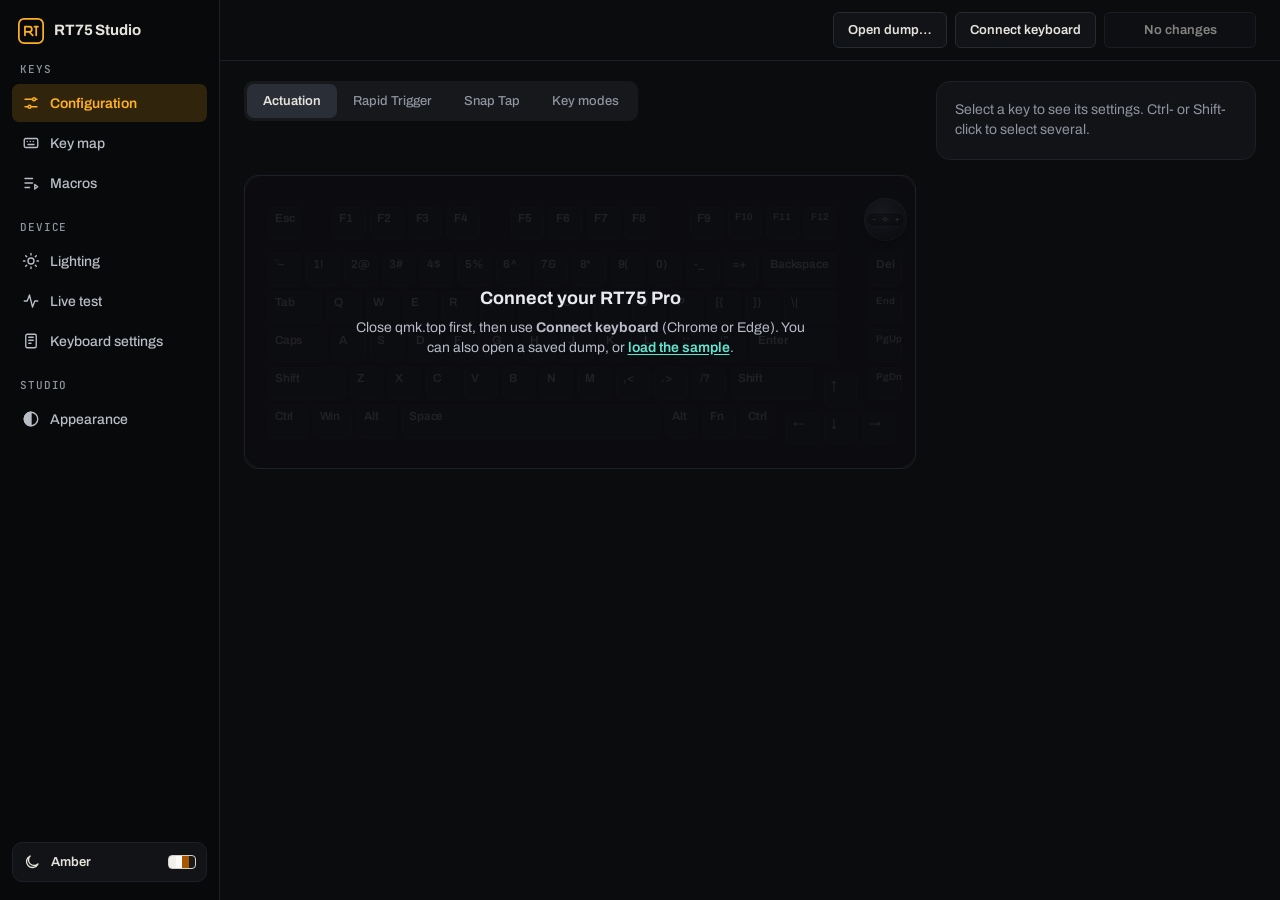
==== index.html @ 3892ede7 "Themes: Appearance page with a gallery of 9 themes (TP1) and a sidebar dark/light switch (TP4); all " ====
<!doctype html>
<html lang="en">
<head>
<meta charset="utf-8">
<meta name="viewport" content="width=device-width, initial-scale=1">
<title>RT75 Studio</title>
<link rel="preconnect" href="https://fonts.googleapis.com">
<link rel="preconnect" href="https://fonts.gstatic.com" crossorigin>
<link rel="stylesheet" href="https://fonts.googleapis.com/css2?family=Archivo:wght@400;500;600;700&amp;family=JetBrains+Mono:wght@400;500;700&amp;display=swap">
<link rel="stylesheet" href="src/styles.css">
<link rel="stylesheet" href="src/themes.css">
<script>
  // The saved theme, applied before the page paints (src/themes.js has the rest).
  try { const t = JSON.parse(localStorage.getItem('rt75-studio-theme') || '{}'); document.documentElement.dataset.theme = (t.mode === 'light' ? t.light || 'paper' : t.dark) || 'amber'; }
  catch { document.documentElement.dataset.theme = 'amber'; }
</script>
</head>
<body>
<div class="app">
  <nav class="sidebar" aria-label="Sections">
    <div class="brand">
      <svg class="brand-mark" width="26" height="26" viewBox="0 0 30 30" aria-hidden="true"><rect x="1" y="1" width="28" height="28" rx="6"/><path d="M8 20V10h5a3 3 0 010 6H8m5 0l4 4M19 10h4m-2 0v10"/></svg>
      <span class="brand-name">RT75 Studio</span>
    </div>

    <div class="nav-group">
      <div class="nav-label">Keys</div>
      <button class="nav-item" type="button" data-nav="config">
        <svg viewBox="0 0 24 24" aria-hidden="true"><path d="M4 7h10M18 7h2M4 17h4M12 17h8"/><circle cx="16" cy="7" r="2"/><circle cx="10" cy="17" r="2"/></svg>Configuration</button>
      <button class="nav-item" type="button" data-nav="keymap" data-view="keymap">
        <svg viewBox="0 0 24 24" aria-hidden="true"><rect x="3" y="6" width="18" height="12" rx="2"/><path d="M7 10h.01M11 10h.01M15 10h.01M8 14h8"/></svg>Key map</button>
      <button class="nav-item" type="button" data-nav="macros" data-view="macros">
        <svg viewBox="0 0 24 24" aria-hidden="true"><path d="M4 6h10M4 12h10M4 18h6M17 14l4 3-4 3z"/></svg>Macros<span class="nav-count" id="navMacroCount"></span></button>
    </div>

    <div class="nav-group">
      <div class="nav-label">Device</div>
      <button class="nav-item" type="button" data-nav="lighting" data-view="lighting">
        <svg viewBox="0 0 24 24" aria-hidden="true"><circle cx="12" cy="12" r="4"/><path d="M12 2v2M12 20v2M4.9 4.9l1.4 1.4M17.7 17.7l1.4 1.4M2 12h2M20 12h2M4.9 19.1l1.4-1.4M17.7 6.3l1.4-1.4"/></svg>Lighting</button>
      <button class="nav-item" type="button" data-nav="live" data-view="live">
        <svg viewBox="0 0 24 24" aria-hidden="true"><path d="M3 12h4l3-8 4 16 3-8h4"/></svg>Live test</button>
      <button class="nav-item" type="button" data-nav="device" data-view="device">
        <svg viewBox="0 0 24 24" aria-hidden="true"><rect x="5" y="3" width="14" height="18" rx="2"/><path d="M9 7h6M9 11h6M9 15h3"/></svg>Keyboard settings</button>
    </div>

    <div class="nav-group">
      <div class="nav-label">Studio</div>
      <button class="nav-item" type="button" data-nav="appearance" data-view="appearance">
        <svg viewBox="0 0 24 24" aria-hidden="true"><circle cx="12" cy="12" r="9"/><path d="M12 3a9 9 0 000 18z" fill="currentColor"/></svg>Appearance</button>
    </div>

    <!-- Flips between the dark and the light theme picked on the Appearance page. -->
    <button class="theme-flip" id="themeFlip" type="button">
      <svg class="tf-icon" id="themeFlipMoon" viewBox="0 0 24 24" aria-hidden="true"><path d="M20 14.5A8 8 0 1 1 9.5 4a6.5 6.5 0 0 0 10.5 10.5z"/></svg>
      <svg class="tf-icon" id="themeFlipSun" viewBox="0 0 24 24" aria-hidden="true" hidden><circle cx="12" cy="12" r="4"/><path d="M12 2v2.5M12 19.5V22M2 12h2.5M19.5 12H22M4.9 4.9l1.8 1.8M17.3 17.3l1.8 1.8M4.9 19.1l1.8-1.8M17.3 6.7l1.8-1.8"/></svg>
      <span class="tf-name" id="themeFlipName"></span>
      <span class="tf-next" id="themeFlipNext" aria-hidden="true"></span>
    </button>

    <div class="device-card" id="device" hidden>
      <div class="device-title"><span class="status-dot" id="deviceDot"></span><span class="device-name" id="deviceName"></span></div>
      <dl class="device-facts">
        <dt>FW</dt><dd id="chipFirmware"></dd>
        <dt>Link</dt><dd id="chipSource"></dd>
        <dt>Poll</dt><dd id="chipRate"></dd>
        <dt id="chipBatteryLabel">Bat</dt><dd id="chipBattery"></dd>
        <dt>Knob</dt><dd id="chipKnob"></dd>
      </dl>
    </div>
  </nav>

  <div class="main">
    <header class="topbar">
      <div class="profiles" id="profiles" role="group" aria-label="Profile" hidden></div>
      <span class="badge-readonly" id="badgeMode" title="Changes are only written after you review them">Read-only</span>
      <div class="actions">
        <button class="btn" id="btnOpen" type="button">Open dump…</button>
        <button class="btn" id="btnConnect" type="button">Connect keyboard</button>
        <button class="btn btn-review" id="btnReview" type="button" disabled><span id="reviewLabel">No changes</span><span class="review-count" id="reviewCount" hidden></span></button>
        <input type="file" id="fileInput" accept="application/json,.json" hidden>
      </div>
    </header>

    <main class="workspace">
      <section class="board-panel">
        <!-- Two fixed-height rows, so the board starts at the same place on every view. -->
        <div class="toolbar">
          <div class="toolbar-main">
            <div class="segmented" id="configTabs" role="tablist" aria-label="Configuration view">
              <button role="tab" data-view="actuation" aria-selected="true">Actuation</button>
              <button role="tab" data-view="rt" aria-selected="false">Rapid Trigger</button>
              <button role="tab" data-view="snap" aria-selected="false">Snap Tap</button>
              <button role="tab" data-view="mt" aria-selected="false">Key modes</button>
            </div>
            <h1 class="view-title" id="viewTitle" hidden></h1>
            <div class="select-tools" id="selectTools" hidden>
              <span class="muted" id="selectCount"></span>
              <button class="btn btn-small" id="btnPresets" type="button">Presets…</button>
              <select class="btn-small" id="selectPreset" data-placeholder="Select" aria-label="Select a group of keys">
                <option value="" selected>Select…</option>
                <option value="all">All keys</option>
                <option value="wasd">WASD</option>
                <option value="letters">Letters A–Z</option>
                <option value="numbers">Numbers 1–0</option>
                <option value="function">Function keys F1–F12</option>
                <option value="modifiers">Modifiers (Shift, Ctrl, Alt, Win)</option>
                <option value="arrows">Arrow keys</option>
              </select>
              <button class="btn btn-small" id="btnClearSel" type="button">Clear</button>
            </div>
          </div>
          <div class="legend" id="legend"></div>
        </div>

        <section class="settings-panel" id="settingsPanel" aria-label="Keyboard settings" hidden></section>

        <div class="board-wrap" id="boardWrap">
          <div class="board" id="board" aria-label="Keyboard"></div>
          <div class="empty" id="empty">
            <h2>Connect your RT75 Pro</h2>
            <p>Close qmk.top first, then use <strong>Connect keyboard</strong> (Chrome or Edge). You can also open a
               saved dump, or <button class="link" id="btnSample" type="button">load the sample</button>.</p>
          </div>
          <div class="progress" id="progress" hidden>
            <div class="progress-bar"><span id="progressFill"></span></div>
            <span id="progressLabel">Reading…</span>
          </div>
        </div>

        <section class="dks-panel" id="dksPanel" aria-label="DKS actions" hidden></section>
        <div class="stats" id="stats"></div>
        <p class="error" id="error" role="alert" hidden></p>
        <p class="notice" id="notice" role="status" hidden></p>
      </section>

      <aside class="inspector" id="inspector" aria-live="polite">
        <p class="inspector-hint">Select a key to see its settings.</p>
      </aside>
    </main>
  </div>
</div>

<dialog class="review" id="reviewDialog" aria-labelledby="reviewTitle">
  <h2 id="reviewTitle">Review changes</h2>
  <div id="reviewBody"></div>
  <p class="review-status" id="reviewStatus" role="status"></p>
  <div class="review-actions">
    <button class="btn btn-danger-link" id="btnDiscard" type="button">Discard all</button>
    <span class="review-actions-right">
      <button class="btn" id="btnCancel" type="button">Cancel</button>
      <button class="btn" id="btnUndo" type="button" hidden>Undo these changes</button>
      <button class="btn btn-primary" id="btnApply" type="button">Write to keyboard</button>
    </span>
  </div>
</dialog>

<dialog class="review macro-dialog" id="macroDialog" aria-labelledby="macroTitle">
  <h2 id="macroTitle">Macro</h2>
  <div id="macroBody"></div>
  <div class="review-actions">
    <span class="review-actions-right">
      <button class="btn" id="btnMacroCancel" type="button">Cancel</button>
      <button class="btn btn-primary" id="btnMacroDone" type="button">Save</button>
    </span>
  </div>
</dialog>

<dialog class="review presets" id="presetDialog" aria-labelledby="presetTitle">
  <h2 id="presetTitle">Presets</h2>
  <p>Presets are saved in this browser. Applying one loads it as unsaved changes; you still review them before anything is written.</p>
  <form class="preset-save" id="presetSaveForm">
    <input type="text" id="presetName" placeholder="Name, e.g. Gaming" maxlength="40" aria-label="Preset name" required>
    <button class="btn btn-primary" id="btnPresetSave" type="submit">Save current setup</button>
  </form>
  <ul class="preset-list" id="presetList"></ul>
  <p class="review-status" id="presetStatus" role="status"></p>
  <div class="review-actions">
    <span class="review-actions-right">
      <button class="btn" id="btnPresetImport" type="button">Import…</button>
      <input type="file" id="presetFile" accept="application/json,.json" hidden>
      <button class="btn" id="btnPresetClose" type="button">Close</button>
    </span>
  </div>
</dialog>

<script type="module" src="src/app.js"></script>
</body>
</html>
---- src/styles.css ----
/* RT75 Studio (the Configuration redesign, 2026-10-16). Archivo for text, JetBrains Mono for numbers
   and small labels; both fall back to system fonts when offline. Amber is the default theme; the
   others are in themes.css, chosen on the Appearance page (data-theme on <html>). */

/* Tokens a theme may leave out, and ones worked out from its colours. Declared on every
   [data-theme] element too, so a preview of one theme inside another uses its own accent. */
:root, [data-theme] {
  --key-mix: 70%;            /* how much of a mode's colour tints its keys */
  --key-mix-strong: 72%;
  --key-shadow: none;
  --live-mix: 75%;           /* the key pressed in the live test */
  --key-dim: 0.45;           /* keys a view doesn't use */
  --accent-soft: color-mix(in oklab, var(--accent) 16%, transparent);
  --accent-text: var(--accent); /* accent, Rapid Trigger and toggle colours used for text; */
  --rt-text: var(--rt);         /* themes.css darkens (or lightens) them where they'd read under 4.5:1 */
  --tg-text: var(--tg);
  --accent-tint: color-mix(in oklab, var(--accent) 9%, var(--surface-2));
  --slider-well: linear-gradient(90deg, color-mix(in oklab, var(--surface-3) 78%, var(--text)), var(--surface-3) 35%, var(--line) 70%, var(--surface-2));
  --slider-tick: color-mix(in oklab, var(--muted) 55%, var(--surface-3));
  --knob-hi: color-mix(in oklab, var(--surface-3) 80%, var(--text));
  --knob-lo: var(--surface-2);
  --knob-edge: rgb(255 255 255 / 0.1);
  --knob-rocker: color-mix(in oklab, var(--bg) 82%, transparent);
  --knob-ink: var(--text-2);
  --knob-ink-lit: color-mix(in oklab, var(--accent) 70%, var(--text));
  --overlay-bg: color-mix(in oklab, var(--bg) 72%, transparent);
  --overlay-text: var(--text);
  --overlay-text-2: var(--text-2);
  --overlay-link: var(--accent);
}
/* Amber's own values for the worked-out tokens above (as before themes existed). */
:root:not([data-theme]), [data-theme="amber"] {
  --accent-tint: #1d1a12;
  --slider-well: linear-gradient(90deg, #474c56, #343841 35%, #262a31 70%, #1e2128);
  --slider-tick: #4a4f59;
  --knob-hi: #3a3f49;
  --knob-lo: #16181c;
  --knob-rocker: rgb(8 9 10 / 0.82);
  --knob-ink: #c4c8d0;
  --knob-ink-lit: #ffd27a;
  --overlay-bg: rgb(10 11 14 / 0.72);
  --overlay-text: #e8eaef;
  --overlay-text-2: #b7bcc8;
  --overlay-link: #63e6d1;
}
/* Amber: every theme in themes.css sets all of these. */
:root, [data-theme="amber"] {
  --bg: #0b0c0e;
  --sidebar: #08090a;
  --surface: #111317;
  --surface-2: #16181c;
  --surface-3: #2a2e36;
  --line: #262a31;
  --line-soft: #1d2026;
  --text: #e6e3dc;
  --text-2: #b9bdc6;
  --muted: #8f949e;
  --accent: #ffb020;
  --accent-ink: #1a1306;
  --case: #111317;
  --cap: #16181c;
  --cap-ink: #e6e3dc;
  --cap-edge: #262a31;
  --cap-muted: #8f949e;      /* small text on a plain key */
  --cap-accent: #ffb020;     /* accent text and tint on a key */
  --heat-hi: #ffb020;
  --rt: #4cc9f0;
  --rt-ink: #04202b;
  --snap: #9b7bff;
  --mt: #51cf66;
  --mt-ink: #06210d;
  --tg: #ff922b;
  --tg-ink: #2b1400;
  --dks: #f06595;
  --dks-ink: #2b0614;
  --pair-0: #9b7bff;
  --pair-1: #4cc9f0;
  --pair-2: #f06595;
  --pair-3: #51cf66;
  --pair-ink: #ffffff;
  --pending: #ffb020;
  --ok: #3ddc97;
  --danger: #ff6b6b;
  --device-bg: #0e1013;
  color-scheme: dark;
}
:root {
  --radius: 10px;
  --sans: Archivo, system-ui, -apple-system, "Segoe UI", sans-serif;
  --mono: "JetBrains Mono", ui-monospace, Consolas, monospace;
}

* { box-sizing: border-box; }
[hidden] { display: none !important; }
html, body { margin: 0; }
body {
  background: var(--bg);
  color: var(--text);
  font: 14px/1.45 var(--sans);
  min-height: 100vh;
}
button, input, select { font: inherit; color: inherit; }

/* ---------- App frame: sidebar + main ---------- */
.app { display: flex; flex-wrap: wrap; min-height: 100vh; }
.sidebar {
  flex: 1 0 220px; max-width: 100%;
  display: flex; flex-direction: column; gap: 18px;
  padding: 18px 12px;
  background: var(--sidebar);
  border-right: 1px solid var(--line-soft);
}
@media (min-width: 900px) {
  .sidebar { position: sticky; top: 0; height: 100vh; overflow-y: auto; flex-grow: 0; }
}
@media (max-width: 899px) {
  .sidebar { flex-direction: row; flex-wrap: wrap; align-items: flex-start; border-right: 0; border-bottom: 1px solid var(--line-soft); }
  .sidebar .brand { flex-basis: 100%; }
  .sidebar .nav-group { flex: 1 1 200px; }
  .device-card { flex: 1 1 200px; margin-top: 0 !important; }
  .theme-flip { flex: 1 1 200px; margin-top: 0 !important; }
}
.main { flex: 999 1 560px; min-width: 0; display: flex; flex-direction: column; }

.brand { display: flex; align-items: center; gap: 10px; padding: 0 6px; }
.brand-mark rect, .brand-mark path { fill: none; stroke: var(--accent); stroke-width: 2; stroke-linecap: round; stroke-linejoin: round; }
.brand-name { font-weight: 700; font-size: 15px; letter-spacing: -0.01em; }

.nav-group { display: flex; flex-direction: column; gap: 2px; }
.nav-label { padding: 0 8px 6px; font: 500 11px var(--mono); letter-spacing: 0.08em; text-transform: uppercase; color: var(--muted); }
.nav-item {
  position: relative; display: flex; align-items: center; gap: 10px; width: 100%; min-height: 38px;
  padding: 0 10px; border: 0; border-radius: 7px; background: transparent; color: var(--text-2);
  font: 500 14px var(--sans); text-align: left; cursor: pointer;
}
.nav-item svg { width: 18px; height: 18px; flex: none; fill: none; stroke: currentColor; stroke-width: 1.8; stroke-linecap: round; stroke-linejoin: round; }
.nav-item:hover:not(:disabled):not([aria-current]) { background: var(--surface-2); color: var(--text); }
.nav-item[aria-current="page"] { background: var(--accent-soft); color: var(--accent-text); font-weight: 600; }
.nav-item:focus-visible { outline: 2px solid var(--accent); outline-offset: -2px; }
.nav-item:disabled { cursor: progress; opacity: 0.55; }
.nav-count { margin-left: auto; font: 500 12px var(--mono); color: var(--muted); }
.nav-item.is-loading::after {
  content: ""; margin-left: auto; width: 8px; height: 8px; flex: none;
  border: 1px solid currentColor; border-right-color: transparent; border-radius: 50%;
  animation: tab-spin 0.8s linear infinite;
}
.nav-item.is-loading .nav-count { display: none; }

.device-card {
  margin-top: auto; padding: 12px; border: 1px solid var(--line-soft); border-radius: 10px;
  background: var(--device-bg); display: flex; flex-direction: column; gap: 10px;
}
.device-title { display: flex; align-items: center; gap: 8px; font-weight: 600; }
.status-dot { width: 8px; height: 8px; border-radius: 50%; background: var(--muted); flex: none; }
.status-dot.is-live { background: var(--ok); }
.device-facts { display: grid; grid-template-columns: auto minmax(0, 1fr); gap: 6px 10px; margin: 0; font: 500 12px var(--mono); color: var(--muted); }
.device-facts dt { text-transform: uppercase; }
.device-facts dd { margin: 0; color: var(--text); text-align: right; white-space: nowrap; overflow: hidden; text-overflow: ellipsis; }

/* ---------- Top bar ---------- */
.topbar {
  display: flex; align-items: center; gap: 10px 16px; flex-wrap: wrap;
  padding: 12px 24px; min-height: 61px;
  border-bottom: 1px solid var(--line-soft);
  background: var(--bg);
  position: sticky; top: 0; z-index: 5;
}
.profiles { display: flex; flex-wrap: wrap; gap: 4px; padding: 3px; background: var(--surface-2); border-radius: 8px; }
.profiles button {
  min-height: 32px; padding: 0 14px; border: 0; border-radius: 6px; background: transparent;
  color: var(--text-2); font: 500 13px var(--sans); cursor: pointer;
}
.profiles button:hover:not(:disabled):not([aria-pressed="true"]) { background: var(--surface-3); color: var(--text); }
.profiles button[aria-pressed="true"] { background: var(--accent); color: var(--accent-ink); font-weight: 700; }
.profiles button:disabled { cursor: default; }
.profiles button:disabled:not([aria-pressed="true"]) { opacity: 0.5; }
.profiles button:focus-visible { outline: 2px solid var(--text); outline-offset: 1px; }
.badge-readonly {
  font: 500 11px var(--mono); text-transform: uppercase; letter-spacing: 0.06em;
  color: var(--muted); border: 1px solid var(--line); border-radius: 999px; padding: 3px 9px;
}
.actions { display: flex; flex-wrap: wrap; gap: 8px; margin-left: auto; }

.btn {
  display: inline-flex; align-items: center; justify-content: center; gap: 8px;
  min-height: 36px; padding: 0 14px; border: 1px solid var(--line); border-radius: 6px;
  background: var(--surface); color: var(--text); font: 600 13px var(--sans); cursor: pointer;
}
.btn:hover:not(:disabled) { background: var(--surface-2); }
.btn:focus-visible { outline: 2px solid var(--accent); outline-offset: 2px; }
.btn-primary { background: var(--accent); color: var(--accent-ink); border-color: transparent; font-weight: 700; }
.btn-primary:hover:not(:disabled) { background: var(--accent); filter: brightness(1.08); }
.btn:disabled { opacity: 0.55; cursor: default; }
.btn-review { min-width: 152px; }
.btn-review.has-changes { background: var(--accent); color: var(--accent-ink); border-color: transparent; font-weight: 700; padding-right: 7px; }
.btn-review.has-changes:hover:not(:disabled) { background: var(--accent); filter: brightness(1.08); }
.btn-review.has-changes:disabled { opacity: 0.6; }
.review-count {
  min-width: 22px; height: 22px; padding: 0 6px; border-radius: 11px;
  display: inline-flex; align-items: center; justify-content: center;
  background: var(--accent-ink); color: var(--accent); font: 700 12px var(--mono);
}
.btn-danger-link { background: transparent; border-color: transparent; color: var(--danger); }
.btn-danger-link:hover:not(:disabled) { background: color-mix(in oklab, var(--danger) 10%, transparent); }
.link { background: none; border: 0; padding: 0; color: var(--accent-text); font-weight: 600; cursor: pointer; text-decoration: underline; text-underline-offset: 2px; }

/* ---------- Layout ---------- */
.workspace {
  display: grid;
  grid-template-columns: minmax(0, 1fr) clamp(320px, 100vw - 1060px, 380px); /* 380 at 1440+ wide, shrinking to 320 before the board does */
  gap: 20px;
  padding: 20px 24px 24px;
  width: 100%;
  max-width: 1440px;
}
@media (max-width: 1240px) { .workspace { grid-template-columns: minmax(0, 1fr); } }

.board-panel { min-width: 0; }
.toolbar { display: flex; flex-direction: column; gap: 8px; margin-bottom: 16px; }
.toolbar-main { display: flex; align-items: center; gap: 8px 20px; flex-wrap: wrap; min-height: 40px; }
.view-title { margin: 0; font-size: 20px; font-weight: 700; letter-spacing: -0.01em; }

.segmented { display: inline-flex; background: var(--surface-2); border-radius: 9px; padding: 3px; }
.segmented button {
  border: 0; background: none; min-height: 34px; padding: 0 16px; border-radius: 7px; cursor: pointer;
  font: 500 13px var(--sans); color: var(--muted);
}
.segmented button:hover:not(:disabled) { color: var(--text); }
.segmented button[aria-selected="true"] { background: var(--surface-3); color: var(--text); font-weight: 600; }
.segmented button:focus-visible { outline: 2px solid var(--accent); outline-offset: -2px; }

/* One line, fixed height: long legends are cut with an ellipsis (full text in the title), so the board never moves between views. */
.legend { display: flex; align-items: center; gap: 8px; height: 30px; overflow: hidden; white-space: nowrap; font: 500 12px var(--mono); color: var(--text-2); }
.legend > * { flex: none; }
.legend > .muted:last-child, .legend > .legend-fit { flex: 0 1 auto; min-width: 0; overflow: hidden; text-overflow: ellipsis; }
.legend .muted { color: var(--muted); }
.ramp { width: 120px; height: 8px; border-radius: 4px; background: linear-gradient(90deg, var(--accent), var(--surface-3)); }
.swatch { width: 12px; height: 12px; border-radius: 3px; }
.swatch-rt { background: var(--rt); }
.swatch-snap { background: var(--snap); }
.swatch-mt { background: var(--mt); }
.swatch-tg { background: var(--tg); }
.swatch-dks { background: var(--dks); }

/* ---------- Keyboard ---------- */
.board-wrap {
  position: relative;
  background: var(--case);
  border: 1px solid var(--line-soft);
  border-radius: 14px;
  padding: 22px;
  overflow-x: auto;
}
.board { position: relative; width: 100%; min-width: 640px; }
.board.is-empty .key { opacity: 0.35; }

.key, .knob {
  position: absolute;
  padding: 0;
  border: 0;
  cursor: pointer;
}
.key {
  --cap-bg: var(--cap);
  --key-border: var(--cap-edge);
  margin: 0;
  background: var(--cap-bg);
  color: var(--cap-ink);
  border: 1px solid var(--key-border);
  border-radius: 6px;
  box-shadow: var(--key-shadow);
  display: flex;
  flex-direction: column;
  justify-content: space-between;
  align-items: flex-start;
  padding: 4px 6px 6px;
  overflow: hidden;
  transition: transform 80ms ease, box-shadow 120ms ease, background-color 160ms ease, border-color 160ms ease;
}
.key:hover { transform: translateY(-1px); }
.key:focus-visible, .knob:focus-visible { outline: 2px solid var(--accent); outline-offset: 2px; }
.key.is-selected { --key-border: var(--accent); box-shadow: 0 0 0 2px var(--accent), 0 0 0 5px color-mix(in oklab, var(--accent) 25%, transparent); z-index: 2; }

.key-legend { font-size: clamp(8.5px, 0.92vw, 12.5px); letter-spacing: -0.01em; font-weight: 600; line-height: 1.1; white-space: nowrap; }
.key-value { font: 500 clamp(8px, 0.8vw, 10.5px) var(--mono); font-variant-numeric: tabular-nums; color: var(--cap-muted); white-space: nowrap; }
.key-marks { position: absolute; top: 4px; right: 4px; display: flex; gap: 3px; }
.mark { width: 6px; height: 6px; border-radius: 50%; display: block; }
.mark-rt { background: var(--rt); }
.mark-snap { background: var(--snap); }
.mark-mt { background: var(--mt); }
.mark-tg { background: var(--tg); }
.mark-dks { background: var(--dks); }
.mark-remap { background: var(--cap-muted); }

/* Actuation view: amber by how short the travel is, plus a top-to-bottom bar on the right. */
.key.heat {
  --cap-bg: color-mix(in oklab, var(--cap-accent) calc(var(--heat-t, 0) * 24%), var(--cap));
  --key-border: color-mix(in oklab, var(--cap-accent) calc(var(--heat-t, 0) * 80%), var(--cap-edge));
  padding-right: 10px;
}
.key.heat.is-selected { --key-border: var(--accent); }
.key.heat .key-value { color: color-mix(in oklab, var(--cap-accent) calc(var(--heat-t, 0) * 100%), var(--cap-muted)); }
.key-bar { position: absolute; right: 6px; top: 16%; bottom: 16%; width: 2px; border-radius: 2px; background: var(--surface-3); overflow: hidden; }
.key-bar span { display: block; width: 100%; background: var(--accent); } /* solid at any travel; the number carries the shading */
.key-bar.key-bar-rel { right: 3px; }
.key-bar.key-bar-rel span { background: var(--rt); opacity: 0.85; }
.key.heat .key-marks { right: 10px; }

.key.hl-rt { --cap-bg: color-mix(in oklab, var(--rt) var(--key-mix), var(--cap)); color: var(--rt-ink); }
.key.hl-rt .key-value { color: var(--rt-ink); }
.key.hl-snap { --cap-bg: color-mix(in oklab, var(--pair) var(--key-mix-strong), var(--cap)); color: var(--pair-ink); }
.key.hl-snap .key-value { color: var(--pair-ink); }
.key.hl-mt { --cap-bg: color-mix(in oklab, var(--mt) var(--key-mix), var(--cap)); color: var(--mt-ink); }
.key.hl-mt .key-value { color: var(--mt-ink); font-weight: 700; }
.key.hl-tg { --cap-bg: color-mix(in oklab, var(--tg) var(--key-mix-strong), var(--cap)); color: var(--tg-ink); }
.key.hl-tg .key-value { color: var(--tg-ink); font-weight: 700; }
.key.dim { opacity: var(--key-dim); }
.board.inert-board .key, .board.inert-board .knob { cursor: default; }
.board.inert-board .key:hover { transform: none; }

/* Knob: smooth dial with a three-way rocker (rotate left / press / rotate right). Its icons follow
   the mode the app last saw: volume (− mute +) or lighting (− effect +). */
.knob {
  border-radius: 50%;
  background: radial-gradient(circle at 40% 32%, var(--knob-hi), var(--knob-lo) 72%);
  box-shadow: inset 0 0 0 1px var(--knob-edge), 0 6px 14px rgb(0 0 0 / 0.5);
  aspect-ratio: 1;
  height: auto !important;
  container-type: inline-size;
}
.knob.is-selected { box-shadow: inset 0 0 0 1px var(--knob-edge), 0 0 0 2px var(--accent), 0 6px 14px rgb(0 0 0 / 0.5); }
.knob-rocker {
  position: absolute; left: 6%; right: 6%; top: 34%; height: 32%;
  display: flex; gap: 3%; padding: 4%;
  border-radius: 999px; background: var(--knob-rocker); box-shadow: 0 0 0 1px var(--knob-edge);
}
.kz {
  flex: 1 1 0; display: flex; align-items: center; justify-content: center; min-width: 0;
  border-radius: 999px; color: var(--knob-ink); font: 700 17cqw/1 var(--mono);
  transition: background-color 160ms ease, color 160ms ease;
}
.kz svg { width: 16cqw; height: 16cqw; fill: none; stroke: currentColor; stroke-width: 2.4; stroke-linecap: round; stroke-linejoin: round; }
.kz.is-flash { background: var(--accent); color: var(--accent-ink); transition: none; }
.knob.mode-lighting .kz { color: var(--knob-ink-lit); }
.knob.mode-unknown .knob-rocker { opacity: 0.6; }
@media (prefers-reduced-motion: reduce) { .kz { transition: none; } }

.empty {
  position: absolute; inset: 0;
  display: flex; flex-direction: column; align-items: center; justify-content: center;
  text-align: center; padding: 24px;
  color: var(--overlay-text);
  background: var(--overlay-bg);
  border-radius: 18px;
}
.empty[hidden] { display: none; }
.empty h2 { margin: 0 0 6px; font-size: 18px; }
.empty p { margin: 0; max-width: 460px; color: var(--overlay-text-2); }
.empty .link { color: var(--overlay-link); }

.progress {
  position: absolute; left: 50%; bottom: 16px; transform: translateX(-50%);
  background: var(--surface); color: var(--text); border-radius: 999px; padding: 6px 14px;
  display: flex; align-items: center; gap: 10px; font-size: 12px; box-shadow: 0 4px 14px rgb(0 0 0 / 0.3);
}
.progress[hidden] { display: none; }
.progress-bar { width: 140px; height: 6px; background: var(--surface-2); border-radius: 3px; overflow: hidden; }
.progress-bar span { display: block; height: 100%; width: 0; background: var(--accent); transition: width 120ms ease; }

/* ---------- Stats ---------- */
.stats { display: grid; grid-template-columns: repeat(auto-fit, minmax(160px, 1fr)); gap: 10px; margin-top: 16px; }
.stat { background: var(--surface); border: 1px solid var(--line); border-radius: var(--radius); padding: 10px 14px; }
.stat-label { display: block; font-size: 12px; color: var(--muted); }
.stat-value { font: 700 18px var(--mono); font-variant-numeric: tabular-nums; }

.error { margin: 12px 0 0; color: var(--danger); font-weight: 600; }
.error[hidden] { display: none; }

/* ---------- Inspector ---------- */
.inspector {
  background: var(--surface);
  border: 1px solid var(--line);
  border-radius: 14px;
  padding: 18px;
  align-self: start;
  position: sticky;
  top: 81px;
}
.inspector-hint { color: var(--muted); margin: 0; }
.inspector h2 { margin: 0; font-size: 20px; }
.inspector h3 { margin: 18px 0 6px; font-size: 12px; text-transform: uppercase; letter-spacing: 0.06em; color: var(--muted); }
.inspector .sub { margin: 2px 0 10px; color: var(--muted); }
.inspector dl { margin: 0; }
.inspector .row { display: flex; justify-content: space-between; gap: 12px; padding: 6px 0; border-bottom: 1px solid var(--line); }
.inspector .row:last-child { border-bottom: 0; }
.inspector dt { color: var(--muted); }
.inspector dd { margin: 0; font-weight: 600; font-variant-numeric: tabular-nums; }
.inspector .note { margin: 16px 0 0; font-size: 12px; color: var(--muted); }

.pill { font-size: 12px; padding: 2px 9px; border-radius: 999px; background: var(--surface-2); }
.pill-rt { background: var(--rt); color: var(--rt-ink); }

.travel svg { width: 100%; max-width: 260px; display: block; }
.travel .track { fill: var(--surface-2); }
.travel .dz { fill: color-mix(in oklab, var(--muted) 35%, transparent); }
.travel .mk { stroke-width: 2.5; }
.travel .mk-act { stroke: var(--accent); }
.travel .mk-rel { stroke: var(--rt); }
.travel .tick { fill: var(--muted); font-size: 10px; }
.travel .lbl { fill: var(--text); font-size: 11px; font-weight: 600; }

/* ---------- Editing ---------- */
.btn-small { padding: 4px 10px; font-size: 12px; }
.muted { color: var(--muted); }
.select-tools { display: flex; align-items: center; gap: 8px; margin-left: auto; font-size: 12px; }
.select-tools[hidden] { display: none; }

.key.is-pending { outline: 2px dashed var(--pending); outline-offset: 1px; }
.key.is-pending::after {
  content: ""; position: absolute; left: 5px; bottom: 5px; width: 6px; height: 6px; border-radius: 50%;
  background: var(--pending);
}


.field { margin: 10px 0; }
.field label { display: block; font-size: 12px; color: var(--muted); margin-bottom: 4px; }
.field-row { display: flex; align-items: center; gap: 10px; }
.field-row input[type="range"] { flex: 1; accent-color: var(--accent); min-width: 0; }
.field-row input[type="range"].is-mixed { opacity: 0.45; }
.num { display: inline-flex; align-items: center; gap: 4px; font-variant-numeric: tabular-nums; }
.num input {
  width: 76px; padding: 5px 6px; border-radius: 6px; border: 1px solid var(--line);
  background: var(--surface-2); color: var(--text); font: inherit; text-align: right;
}
.num span { color: var(--muted); font-size: 12px; }

.check { display: flex; align-items: center; gap: 8px; font-size: 13px; margin: 6px 0; cursor: pointer; }
.check input { accent-color: var(--accent); }

.switch { display: inline-flex; align-items: center; gap: 10px; cursor: pointer; margin: 4px 0 6px; font-weight: 600; }
.switch input { position: absolute; opacity: 0; width: 1px; height: 1px; }
.switch-track {
  width: 38px; height: 22px; border-radius: 11px; background: var(--surface-2); border: 1px solid var(--line);
  position: relative; transition: background-color 120ms ease;
}
.switch-track::after {
  content: ""; position: absolute; top: 2px; left: 2px; width: 16px; height: 16px; border-radius: 50%;
  background: var(--muted); transition: transform 120ms ease, background-color 120ms ease;
}
.switch input:checked + .switch-track { background: var(--rt); border-color: transparent; }
.switch input:checked + .switch-track::after { transform: translateX(16px); background: #fff; }
.switch input:focus-visible + .switch-track { outline: 2px solid var(--accent); outline-offset: 2px; }

.link.small { font-size: 12px; margin-top: 10px; }

/* ---------- Review dialog ---------- */
.review {
  width: min(560px, calc(100vw - 32px));
  border: 1px solid var(--line); border-radius: 14px; padding: 20px;
  background: var(--surface); color: var(--text);
  box-shadow: 0 20px 60px rgb(0 0 0 / 0.45);
}
.review::backdrop { background: rgb(0 0 0 / 0.55); }
.review h2 { margin: 0 0 8px; font-size: 18px; }
.review p { margin: 0 0 12px; color: var(--muted); }
.table-wrap { max-height: 300px; overflow: auto; border: 1px solid var(--line); border-radius: 8px; margin-bottom: 12px; }
.changes { border-collapse: collapse; width: 100%; font-size: 13px; }
.changes th, .changes td { text-align: left; padding: 6px 10px; border-bottom: 1px solid var(--line); }
.changes th { position: sticky; top: 0; background: var(--surface-2); color: var(--muted); font-weight: 600; }
.changes td { font-variant-numeric: tabular-nums; }
.changes td:nth-child(n+3) { font-family: var(--mono); font-size: 12px; }
.review-status { min-height: 1.4em; font-weight: 600; color: var(--text) !important; }
.review-status.is-ok { color: var(--accent-text) !important; }
.review-status.is-error { color: var(--danger) !important; }
.review-actions { display: flex; align-items: center; justify-content: space-between; gap: 8px; flex-wrap: wrap; }
.review-actions-right { display: flex; gap: 8px; margin-left: auto; }

.pending-note {
  display: flex; align-items: center; justify-content: space-between; gap: 10px;
  margin: 4px 0 2px; padding: 7px 10px; border-radius: 8px;
  background: color-mix(in oklab, var(--pending) 14%, transparent);
  border: 1px dashed var(--pending); font-size: 12px; font-weight: 600;
}
.pending-note .link.small { margin-top: 0; }

.hint-warn { margin: 2px 0 8px; font-size: 12px; color: var(--rt-text); }
.snap-line { margin: 4px 0 8px; }
.btn-row { display: flex; gap: 8px; flex-wrap: wrap; }
.pick-note {
  display: flex; align-items: center; justify-content: space-between; gap: 10px;
  padding: 8px 10px; border-radius: 8px; font-size: 13px;
  background: color-mix(in oklab, var(--snap) 18%, transparent); border: 1px solid var(--snap);
}
.key.pick-target { outline: 2px solid var(--snap); outline-offset: 1px; cursor: copy; }
.key.pick-blocked { opacity: 0.3; cursor: not-allowed; }

/* The editor can be taller than the window; let the sticky panel scroll on its own. */
.inspector { max-height: calc(100vh - 101px); overflow-y: auto; overscroll-behavior: contain; }
@media (max-width: 980px) { .inspector { max-height: none; position: static; } }

.field-label { display: flex; align-items: center; justify-content: space-between; gap: 8px; height: 22px; margin-bottom: 4px; }
.field-label label { margin-bottom: 0; }
.warn-badge {
  font-size: 11px; font-weight: 600; white-space: nowrap; color: var(--rt-text);
  padding: 1px 7px; border-radius: 999px; border: 1px solid color-mix(in oklab, var(--rt) 50%, transparent);
  cursor: help;
}

.insp-head { display: flex; align-items: center; justify-content: space-between; gap: 10px; min-height: 30px; }
.revert-chip {
  font-size: 12px; font-weight: 600; white-space: nowrap; cursor: pointer;
  color: var(--pending); background: color-mix(in oklab, var(--pending) 14%, transparent);
  border: 1px dashed var(--pending); border-radius: 999px; padding: 3px 10px;
}
.revert-chip:hover { background: color-mix(in oklab, var(--pending) 24%, transparent); }

/* ---------- Live test ---------- */
.key.live-key { opacity: 0.8; }
.key.live-focus { opacity: 1; box-shadow: inset 0 -3px 0 var(--cap-edge), 0 0 0 2px var(--accent); z-index: 2; }
.key.live-down { --cap-bg: color-mix(in oklab, var(--accent) var(--live-mix), var(--cap)); color: var(--accent-ink); transform: translateY(2px); box-shadow: inset 0 -1px 0 var(--cap-edge); opacity: 1; }
.live-dot { width: 8px; height: 8px; border-radius: 50%; background: var(--danger); display: inline-block; animation: live-pulse 1.2s ease-in-out infinite; }
@keyframes live-pulse { 50% { opacity: 0.25; } }
@media (prefers-reduced-motion: reduce) { .live-dot { animation: none; } }
.live-pill { display: inline-flex; align-items: center; gap: 6px; font-size: 12px; font-weight: 600; padding: 3px 10px; border-radius: 999px; background: var(--surface-2); }
.btn-stop { border-color: var(--danger); color: var(--danger); }
.live-gauge svg { width: 100%; max-width: 280px; display: block; margin: 4px 0 8px; }
.live-gauge .track { fill: var(--surface-2); }
.live-gauge .depth-fill { fill: color-mix(in oklab, var(--accent) 70%, transparent); }
.live-gauge .dz { fill: color-mix(in oklab, var(--muted) 35%, transparent); }
.live-gauge .mk { stroke-width: 3; }
.live-gauge .mk-act { stroke: var(--accent); }
.live-gauge .mk-rel { stroke: var(--rt); }
.live-gauge .peak { stroke: var(--rt); stroke-width: 2; stroke-dasharray: 4 3; transition: opacity 120ms; }
.live-gauge .tick { fill: var(--muted); font-size: 10px; }
.live-gauge .lbl { fill: var(--text); font-size: 11px; font-weight: 600; }
.live-trace { width: 100%; height: 100px; display: block; background: var(--surface-2); border-radius: 8px; }

/* ---------- Presets ---------- */
.presets { width: min(620px, calc(100vw - 32px)); }
.preset-save { display: flex; gap: 8px; margin-bottom: 12px; }
.preset-save input {
  flex: 1; min-width: 0; padding: 7px 10px; border-radius: 8px; border: 1px solid var(--line);
  background: var(--surface-2); color: var(--text); font: inherit;
}
.preset-list { list-style: none; margin: 0 0 8px; padding: 0; max-height: 320px; overflow: auto; border: 1px solid var(--line); border-radius: 8px; }
.preset-list li { display: flex; align-items: center; justify-content: space-between; gap: 12px; padding: 10px 12px; border-bottom: 1px solid var(--line); flex-wrap: wrap; }
.preset-list li:last-child { border-bottom: 0; }
.preset-list li > div:first-child { display: flex; flex-direction: column; gap: 2px; min-width: 0; }
.preset-list .muted { font-size: 12px; }

/* Live gauge v2: clipped track, flat fill, leading edge, top glow, scale. */
.live-gauge svg { max-width: 300px; }
.live-gauge .depth-fill { fill: color-mix(in oklab, var(--accent) 32%, transparent); }
.live-gauge .depth-edge { fill: var(--accent); }
.live-gauge .depth-glow { transition: opacity 60ms linear; }
.live-gauge .tick-major { stroke: var(--muted); stroke-width: 1.2; }
.live-gauge .tick-minor { stroke: color-mix(in oklab, var(--muted) 55%, transparent); stroke-width: 1; }
.live-gauge .tick { font-size: 9.5px; font-variant-numeric: tabular-nums; }
.live-gauge .tick-unit { font-size: 9px; }
@media (prefers-reduced-motion: reduce) { .live-gauge .depth-glow { transition: none; } }

/* Live gauge v3: gradient follows the leading edge; colour shifts once past actuation. */
.live-gauge svg { --depth-color: color-mix(in oklab, var(--accent) 45%, var(--muted)); }
.live-gauge svg.is-actuated { --depth-color: var(--accent); }
.live-gauge .depth-fill { fill: url(#liveFillGrad); }
.live-gauge .fill-stop { stop-color: var(--depth-color); }
.live-gauge .depth-edge { fill: var(--depth-color); }

/* ---------- Keyboard-wide settings ---------- */
.kb-settings {
  display: flex; flex-wrap: wrap; align-items: center; gap: 12px 28px;
  margin-top: 10px; padding: 12px 14px;
  background: var(--surface); border: 1px solid var(--line); border-radius: var(--radius);
}
.kb-settings[hidden] { display: none; }
.kb-item { display: flex; align-items: center; gap: 10px; }
.segmented-sm { padding: 2px; }
.segmented-sm button { padding: 4px 12px; }
.segmented-sm button[aria-pressed="true"] { background: var(--surface); color: var(--text); box-shadow: 0 1px 2px rgb(0 0 0 / 0.12); }
.segmented-sm button:disabled { cursor: default; }
.kb-settings select {
  padding: 5px 8px; border-radius: 6px; border: 1px solid var(--line);
  background: var(--surface-2); color: var(--text); font: inherit;
}
.kb-settings select.is-pending { outline: 2px dashed var(--pending); outline-offset: 1px; }
.kb-note { margin: 0; font-size: 12px; color: var(--muted); }

.kb-sleep { flex-wrap: wrap; gap: 8px 16px; flex-basis: 100%; }
.kb-sleep > .stat-label { flex-basis: 100%; }
.sleep-field { display: inline-flex; align-items: center; gap: 8px; font-size: 13px; padding: 2px 6px; border-radius: 8px; }
.sleep-field input {
  width: 72px; padding: 4px 6px; border-radius: 6px; border: 1px solid var(--line);
  background: var(--surface-2); color: var(--text); font: inherit; text-align: right;
}
.sleep-field .muted { font-size: 12px; min-width: 56px; }
.sleep-field.is-pending { outline: 2px dashed var(--pending); outline-offset: 1px; }

/* ---------- Key map ---------- */
.key.km-key .key-value { max-width: 100%; overflow: hidden; text-overflow: ellipsis; }
/* "Changed from factory": a soft teal-tinted keycap with green action text (option B).
   The ring is reserved for selection. */
.key.km-changed { --cap-bg: color-mix(in oklab, var(--cap-accent) 22%, var(--cap)); }
.key.km-changed .key-value { color: color-mix(in oklab, var(--cap-accent) 78%, var(--cap-ink)); opacity: 1; font-weight: 600; }
.swatch-km { width: 12px; height: 12px; border-radius: 3px; background: color-mix(in oklab, var(--accent) 22%, var(--cap)); outline: 1px solid color-mix(in oklab, var(--accent) 45%, transparent); }
.km-rows { display: flex; flex-direction: column; gap: 8px; margin: 10px 0; }
.km-row { display: grid; grid-template-columns: 1fr; gap: 2px; padding: 8px 10px; border: 1px solid var(--line); border-radius: 8px; }
.km-row.is-current { border-color: var(--accent); }
.km-layer { font-size: 11px; text-transform: uppercase; letter-spacing: 0.06em; color: var(--muted); }
.km-now { font-weight: 600; }
.km-factory { font-size: 12px; }
.km-badge { font-size: 11px; font-weight: 600; color: var(--accent-text); border: 1px solid var(--accent); border-radius: 999px; padding: 0 6px; margin-left: 4px; }

/* ---------- Key map editor ---------- */
button.km-row { text-align: left; background: none; color: inherit; font: inherit; cursor: pointer; width: 100%; }
button.km-row:hover { background: var(--surface-2); }
.km-row.is-pending { border-style: dashed; border-color: var(--pending); }
.km-row.is-current.is-pending { border-color: var(--pending); box-shadow: inset 0 0 0 1px var(--accent); }
.km-badge-pending { color: var(--pending); border-color: var(--pending); }
.km-edit { display: grid; gap: 8px; }
.km-edit-label { font-size: 12px; color: var(--muted); margin-top: 4px; }
.km-key-row { display: flex; gap: 8px; flex-wrap: wrap; align-items: center; }
.km-edit select {
  padding: 6px 8px; border-radius: 6px; border: 1px solid var(--line);
  background: var(--surface-2); color: var(--text); font: inherit; min-width: 0; max-width: 100%;
}
.km-key-row select { flex: 1; }
.km-mods { display: flex; flex-wrap: wrap; align-items: center; gap: 4px 12px; }
.km-mods .check { margin: 0; }
.km-mods-hint { font-size: 12px; }
.km-actions { margin-top: 4px; }
.btn.is-capturing { border-color: var(--accent); color: var(--accent-text); animation: live-pulse 1.2s ease-in-out infinite; }
.key.is-capturing { box-shadow: inset 0 -3px 0 var(--cap-edge), 0 0 0 2px var(--accent); animation: live-pulse 1.2s ease-in-out infinite; }
@media (prefers-reduced-motion: reduce) { .btn.is-capturing, .key.is-capturing { animation: none; } }
.key .key-value.fit-1 { font-size: clamp(7px, 0.7vw, 9.5px); }
.key .key-value.fit-2 { white-space: normal; overflow-wrap: break-word; font-size: clamp(7px, 0.62vw, 9px); line-height: 1.05; }
.key .key-value.rt-split { white-space: normal; font-size: clamp(7px, 0.62vw, 9px); line-height: 1.05; }

/* ---------- Lighting ---------- */
.led-swatch { background: var(--sw); outline: 1px solid var(--line); }
.swatch-dot { display: inline-block; width: 10px; height: 10px; border-radius: 50%; margin-right: 6px; vertical-align: -1px; outline: 1px solid var(--line); }

/* Board preview: each key mixes the LED colour into the keycap and glows by brightness. */
.board.led-board .key, .board.led-board .knob { cursor: default; }
.board.led-board .key:hover { transform: none; }
.key.led-key {
  --led: transparent;
  --led-mix: 0%;
  --led-glow: 0%;
  --cap-bg: color-mix(in oklab, var(--led) var(--led-mix), var(--cap));
  box-shadow: inset 0 -3px 0 color-mix(in oklab, var(--led) var(--led-mix), var(--cap-edge)),
              0 0 14px 1px color-mix(in oklab, var(--led) var(--led-glow), transparent);
  animation-timing-function: linear;
  animation-iteration-count: infinite;
}
.key.led-key .key-legend { text-shadow: 0 0 6px color-mix(in oklab, var(--cap) 70%, transparent); }
.key.led-dark { opacity: 0.55; }
.key[data-led="hue"] { animation-name: led-hue; }
.key[data-led="pulse"] { animation-name: led-pulse; animation-timing-function: ease-in-out; }
.key[data-led="breathe"] { animation-name: led-breathe; animation-timing-function: ease-in-out; }
.key[data-led="twinkle"] { animation-name: led-twinkle; }
@keyframes led-hue { from { filter: hue-rotate(0deg); } to { filter: hue-rotate(360deg); } }
@keyframes led-pulse { 0%, 100% { filter: brightness(0.62) saturate(0.7); } 50% { filter: brightness(1.12); } }
@keyframes led-breathe { 0%, 100% { filter: brightness(0.45) saturate(0.4); } 50% { filter: brightness(1.1); } }
@keyframes led-twinkle { 0%, 70%, 100% { filter: brightness(0.55) saturate(0.5); } 80% { filter: brightness(1.25); } }
@media (prefers-reduced-motion: reduce) { .key.led-key { animation: none; } }

/* Effect picker */
.fx-grid { display: grid; grid-template-columns: repeat(auto-fill, minmax(118px, 1fr)); gap: 6px; }
.fx {
  display: flex; align-items: center; gap: 8px; min-width: 0;
  padding: 5px 8px; border: 1px solid var(--line); border-radius: 8px;
  background: var(--surface); cursor: pointer; text-align: left; font-size: 12.5px;
}
.fx:hover:not(:disabled) { background: var(--surface-2); }
.fx[aria-pressed="true"] { border-color: var(--accent); box-shadow: inset 0 0 0 1px var(--accent); font-weight: 600; }
.fx:disabled { cursor: default; }
.fx:disabled:not([aria-pressed="true"]) { opacity: 0.55; }
.fx-name { overflow: hidden; text-overflow: ellipsis; white-space: nowrap; }
.fx-icon { flex: none; width: 18px; height: 12px; border-radius: 3px; background: var(--accent); }
.fx-wave, .fx-cycle { background: linear-gradient(90deg, #ff5c5c, #ffc94d, #5ee08a, #4cc9ff, #a66bff); }
.fx-rows, .fx-fall { background: linear-gradient(180deg, #4cc9ff, #a66bff 60%, #2a2e37); }
.fx-radial { background: radial-gradient(circle, #ffc94d, #ff5c5c 45%, #a66bff 90%); }
.fx-spin { background: conic-gradient(#ff5c5c, #ffc94d, #5ee08a, #4cc9ff, #a66bff, #ff5c5c); }
.fx-react { background: radial-gradient(circle at 35% 50%, #fff 0 18%, var(--accent) 40%, #2a2e37 85%); }
.fx-twinkle { background: radial-gradient(circle at 25% 35%, #fff 0 12%, transparent 22%), radial-gradient(circle at 70% 65%, #ffc94d 0 14%, transparent 24%), #2a2e37; }
.fx-breathe { background: radial-gradient(ellipse, var(--accent), color-mix(in oklab, var(--accent) 25%, #2a2e37)); }

.lt-row { display: grid; grid-template-columns: 1fr 1fr; gap: 12px; }
.level-picker { display: flex; width: 100%; }
.level-picker button { flex: 1; padding: 4px 0; font-variant-numeric: tabular-nums; }
.opt-picker { flex-wrap: wrap; }

/* Colour swatches; the first is rainbow, the last opens the colour picker. */
.sw-row { display: flex; flex-wrap: wrap; gap: 6px; align-items: center; }
.sw-row.is-off { opacity: 0.5; }
.sw {
  position: relative; width: 22px; height: 22px; padding: 0; border-radius: 50%;
  border: 2px solid var(--surface); outline: 1px solid var(--line);
  background: var(--sw); cursor: pointer;
}
.sw:disabled { cursor: default; }
.sw[aria-pressed="true"], .sw.is-on { outline: 2px solid var(--accent); outline-offset: 1px; }
.sw-rainbow { background: conic-gradient(#ff5c5c, #ffc94d, #5ee08a, #4cc9ff, #a66bff, #ff5c5c); }
.sw-custom { background: conic-gradient(from 45deg, #888 0 25%, #ccc 0 50%, #888 0 75%, #ccc 0); overflow: hidden; display: inline-block; }
.sw-custom::after { content: "+"; position: absolute; inset: 0; display: grid; place-items: center; font-weight: 700; color: #111; pointer-events: none; }
.sw-custom input { position: absolute; inset: -6px; width: calc(100% + 12px); height: calc(100% + 12px); opacity: 0; cursor: pointer; }
.sw-custom input:disabled { cursor: default; }
.sw-custom:focus-within { outline: 2px solid var(--accent); }
/* ---------- Macros ---------- */
.macro-card { border: 1px solid var(--line); border-radius: 8px; padding: 8px 10px; margin: -2px 0 2px; background: var(--surface-2); }
.macro-head { display: flex; flex-wrap: wrap; align-items: baseline; justify-content: space-between; gap: 4px 10px; font-size: 13px; }
.macro-head .muted { font-size: 12px; }
.macro-steps { list-style: none; margin: 6px 0 0; padding: 0; max-height: 260px; overflow-y: auto; font-size: 12.5px; }
.macro-steps li { display: grid; grid-template-columns: 16px 1fr auto; gap: 6px; align-items: baseline; padding: 2px 0; border-top: 1px solid color-mix(in oklab, var(--line) 60%, transparent); }
.macro-steps li:first-child { border-top: 0; }
.macro-arrow { color: var(--accent-text); font-weight: 700; text-align: center; }
.macro-steps li.is-up .macro-arrow { color: var(--muted); }
.macro-delay { font-variant-numeric: tabular-nums; font-size: 12px; }
.macro-empty { margin: 6px 0 0; font-size: 12px; }
.macro-keys { margin: 10px 0 6px; font-size: 13px; }
.macro-card.is-pending { border-style: dashed; border-color: var(--pending); }
.macro-actions { margin-top: 8px; }

/* Macro step editor */
.macro-dialog { width: min(620px, calc(100vw - 32px)); }
.mc-toolbar { display: flex; flex-wrap: wrap; gap: 8px; align-items: center; }
.mc-toolbar select { max-width: 170px; }
.review p.mc-stats { margin: 10px 0 6px; font-size: 12px; font-variant-numeric: tabular-nums; }
.mc-steps { list-style: none; margin: 0 0 10px; padding: 0; max-height: min(46vh, 380px); overflow-y: auto; border: 1px solid var(--line); border-radius: 8px; }
.mc-steps li { display: grid; grid-template-columns: 24px 86px minmax(0, 1fr) auto auto; gap: 8px; align-items: center; padding: 5px 8px; border-top: 1px solid var(--line); font-size: 13px; }
.mc-steps li:first-child { border-top: 0; }
.mc-n { font-size: 11px; text-align: right; font-variant-numeric: tabular-nums; }
.mc-dir { border: 1px solid var(--line); background: var(--surface); border-radius: 6px; padding: 2px 6px; font-size: 12px; cursor: pointer; text-align: left; }
.mc-dir.is-down { color: var(--accent-text); }
.mc-dir.is-up { color: var(--muted); }
.mc-what { overflow: hidden; text-overflow: ellipsis; white-space: nowrap; }
.mc-delay { display: inline-flex; align-items: center; gap: 4px; font-size: 12px; color: var(--muted); }
.mc-delay input { width: 72px; }
.mc-tools { display: inline-flex; gap: 2px; }
.mc-tools button { border: 0; background: none; padding: 2px 5px; border-radius: 5px; cursor: pointer; color: var(--muted); }
.mc-tools button:hover:not(:disabled) { background: var(--surface-2); color: var(--text); }
.mc-tools button:disabled, .mc-dir:disabled { opacity: 0.35; cursor: default; }
.review p.mc-empty { padding: 18px; text-align: center; border: 1px dashed var(--line); border-radius: 8px; }
.mc-footer { display: flex; flex-wrap: wrap; gap: 8px 20px; align-items: center; margin-bottom: 8px; font-size: 13px; }
.mc-footer label { display: inline-flex; flex-wrap: wrap; align-items: center; gap: 6px; }
.mc-footer input { width: 80px; }
.review p.hint-warn { color: var(--rt-text); }
.review p.hint-warn.is-error { color: var(--danger); }
@media (max-width: 560px) { .mc-steps li { grid-template-columns: 22px 78px minmax(0, 1fr); } .mc-delay { grid-column: 2 / 4; grid-row: 2; justify-self: start; } .mc-delay input { width: 60px; } .mc-tools { grid-column: 3; grid-row: 2; justify-self: end; } }

/* Macro library (Macros view) */
.lib-actions { display: flex; flex-wrap: wrap; gap: 6px; margin: 8px 0 12px; }
.lib-list { list-style: none; margin: 0; padding: 0; display: flex; flex-direction: column; gap: 8px; }
.lib-item { border: 1px solid var(--line); border-radius: 8px; padding: 8px 10px; background: var(--surface); }
.lib-item.is-outdated { border-color: var(--rt); }
.lib-item.is-pending { border-style: dashed; border-color: var(--pending); }
.lib-top { display: flex; align-items: baseline; justify-content: space-between; gap: 8px; }
.lib-name { font-weight: 600; overflow: hidden; text-overflow: ellipsis; white-space: nowrap; min-width: 0; }
.lib-meta { font-size: 12px; color: var(--muted); white-space: nowrap; font-variant-numeric: tabular-nums; }
.lib-summary { font-size: 12.5px; color: var(--muted); margin: 2px 0 4px; overflow: hidden; text-overflow: ellipsis; white-space: nowrap; }
.lib-status { font-size: 12px; margin: 0 0 6px; }
.lib-status.is-warn { color: var(--rt-text); }
.lib-buttons { display: flex; flex-wrap: wrap; gap: 4px; }
.lib-elsewhere { margin-top: 14px; }
.mc-name { display: flex; align-items: center; gap: 8px; margin: 0 0 10px; font-size: 13px; }
.mc-name input { flex: 1; min-width: 0; font: inherit; padding: 5px 8px; border: 1px solid var(--line); border-radius: 6px; background: var(--surface); color: var(--text); }
.key.mc-key { --cap-bg: color-mix(in oklab, var(--snap) 24%, var(--cap)); }
.key.mc-key .key-value { color: color-mix(in oklab, var(--snap) 80%, var(--cap-ink)); opacity: 1; font-weight: 600; max-width: 100%; overflow: hidden; text-overflow: ellipsis; }
.key.mc-elsewhere { --cap-bg: color-mix(in oklab, var(--muted) 22%, var(--cap)); }
.swatch-mc { background: color-mix(in oklab, var(--snap) 40%, var(--cap)); outline: 1px solid var(--line); }
.swatch-mc-elsewhere { background: color-mix(in oklab, var(--muted) 45%, var(--cap)); outline: 1px solid var(--line); }
.key.mc-elsewhere { cursor: default; }
.board.mc-board .key:not(.mc-key), .board.mc-board .knob { cursor: default; }
.board.mc-board .key:not(.mc-key):hover { transform: none; }

/* Tabs waiting for the key map: disabled, with a small spinner inside the button padding (no width change). */
.segmented button { position: relative; }
.segmented button:disabled { cursor: progress; opacity: 0.55; }
.segmented button.is-loading::after {
  content: ""; position: absolute; right: 3px; top: 50%; width: 7px; height: 7px; margin-top: -4.5px;
  border: 1px solid currentColor; border-right-color: transparent; border-radius: 50%;
  animation: tab-spin 0.8s linear infinite;
}
@keyframes tab-spin { to { transform: rotate(360deg); } }
@media (prefers-reduced-motion: reduce) { .segmented button.is-loading::after { animation: none; border-right-color: currentColor; opacity: 0.6; } }

/* ---------- Redesign additions (feature/config-redesign) ---------- */
.notice { margin: 12px 0 0; color: var(--text-2); font-size: 13px; }
.stat { background: var(--surface); border-color: var(--line-soft); }
.stat-label { font: 500 11px var(--mono); text-transform: uppercase; letter-spacing: 0.06em; margin-bottom: 4px; }
.inspector { border-color: var(--line-soft); }
.inspector h3 { font: 500 11px var(--mono); letter-spacing: 0.08em; }
.num input, .sleep-field input, .kb-settings select { font-family: var(--mono); }

/* Keyboard settings, shown in the inspector */
.inspector .kb-settings { display: flex; flex-direction: column; align-items: stretch; gap: 18px; margin: 14px 0 0; padding: 0; background: none; border: 0; }
.inspector .kb-item { flex-direction: column; align-items: flex-start; gap: 6px; }
.inspector .kb-sleep { gap: 8px; }
.inspector .sleep-field { display: grid; grid-template-columns: minmax(0, 1fr) 72px 60px; align-items: center; width: 100%; padding: 4px 6px; }

/* Vertical travel slider (Keychron-style) */
.ts-row { display: flex; justify-content: center; gap: 14px; margin: 6px 0 10px; }
.tslider { --tone: var(--accent); display: flex; flex-direction: column; align-items: center; gap: 10px; }
.tslider.tone-rel { --tone: var(--rt); }
.ts-body { display: flex; gap: 4px; height: 220px; }
.ts-track { position: relative; width: 44px; height: 100%; cursor: ns-resize; touch-action: none; }
.ts-range { position: absolute; inset: 0; width: 100%; height: 100%; margin: 0; opacity: 0; pointer-events: none; }
.ts-cap {
  position: absolute; inset: 0; border-radius: 12px; overflow: hidden;
  background: var(--slider-well);
  box-shadow: inset 0 0 0 1px rgb(255 255 255 / 0.06), 0 6px 14px rgb(0 0 0 / 0.45);
}
.ts-fill {
  position: absolute; left: 0; right: 0; top: 0; height: var(--p);
  background: linear-gradient(90deg, rgb(255 255 255 / 0.28), rgb(255 255 255 / 0) 40%, rgb(0 0 0 / 0.28)), var(--tone);
}
.ts-dz { position: absolute; left: 0; right: 0; background: repeating-linear-gradient(135deg, rgb(0 0 0 / 0.32) 0 2px, transparent 2px 5px); }
.ts-dz-top { top: 0; }
.ts-dz-bottom { bottom: 0; background: repeating-linear-gradient(135deg, rgb(255 255 255 / 0.12) 0 2px, transparent 2px 5px); }
.ts-handle {
  position: absolute; left: -7px; right: -7px; top: var(--p); height: 10px; margin-top: -5px; border-radius: 5px;
  background: linear-gradient(180deg, #f4f4f2, #aeb2ba); box-shadow: 0 2px 5px rgb(0 0 0 / 0.55); pointer-events: none;
}
.ts-range:focus-visible ~ .ts-handle { outline: 2px solid var(--text); outline-offset: 2px; }
.tslider.is-mixed .ts-fill { opacity: 0.35; }
.tslider.is-mixed .ts-handle { opacity: 0.55; }
.ts-ticks {
  position: relative; width: 10px; height: 100%;
  background:
    linear-gradient(90deg, var(--muted) 0 10px, transparent 0) top / 10px 1px no-repeat,
    repeating-linear-gradient(180deg, var(--muted) 0 1px, transparent 1px 15.1515%) left / 10px 100% no-repeat,
    repeating-linear-gradient(180deg, var(--slider-tick) 0 1px, transparent 1px 3.0303%) left / 5px 100% no-repeat;
}
.ts-side { position: relative; width: 70px; height: 100%; }
.ts-bubble {
  position: absolute; left: 2px; top: var(--p); transform: translateY(-50%);
  display: inline-flex; align-items: center; gap: 2px; padding: 3px 6px 3px 2px; border-radius: 6px;
  background: var(--surface-2); border: 1px solid color-mix(in oklab, var(--tone) 45%, transparent);
  font: 700 11px var(--mono); white-space: nowrap;
}
.ts-bubble input {
  width: 46px; padding: 2px 2px; border: 0; background: transparent; color: var(--text);
  font: 700 12px var(--mono); text-align: right; -moz-appearance: textfield;
}
.ts-bubble input::-webkit-inner-spin-button, .ts-bubble input::-webkit-outer-spin-button { -webkit-appearance: none; margin: 0; }
.ts-bubble input:focus-visible { outline: 1px solid var(--tone); border-radius: 3px; }
.ts-bubble span { color: var(--muted); font-weight: 500; }
.ts-label { font-size: 12px; color: var(--muted); }
.tslider.is-dragging .ts-handle { background: linear-gradient(180deg, #ffffff, #c8ccd3); }
.key-legend { max-width: 100%; }
.key-legend.fit-1 { font-size: clamp(7.5px, 0.76vw, 10.5px); }
@media (min-width: 700px) { .toolbar-main { flex-wrap: nowrap; } .select-tools { flex: 0 1 auto; min-width: 0; } #selectCount { overflow: hidden; text-overflow: ellipsis; white-space: nowrap; min-width: 0; } }
.select-menu { appearance: none; -webkit-appearance: none; padding-right: 26px; cursor: pointer;
  background: var(--surface) url("data:image/svg+xml,%3Csvg xmlns='http://www.w3.org/2000/svg' width='10' height='6' viewBox='0 0 10 6'%3E%3Cpath d='M1 1l4 4 4-4' fill='none' stroke='%238f949e' stroke-width='1.5' stroke-linecap='round' stroke-linejoin='round'/%3E%3C/svg%3E") no-repeat right 9px center; }
.select-menu option { background: var(--surface); color: var(--text); }
.btn-small { min-height: 30px; padding: 0 10px; font-size: 12px; }

/* Keyboard settings view (in place of the board) */
.workspace.is-single { grid-template-columns: minmax(0, 1fr); }
.set-grid { display: grid; grid-template-columns: repeat(auto-fit, minmax(280px, 1fr)); grid-auto-flow: dense; gap: 16px; align-items: start; }
.set-card { background: var(--surface); border: 1px solid var(--line-soft); border-radius: 14px; padding: 18px; display: flex; flex-direction: column; gap: 12px; align-items: flex-start; }
.set-card-wide { grid-column: span 2; }
@media (max-width: 700px) { .set-card-wide { grid-column: auto; } }
.set-card h2 { margin: 0; font: 500 11px var(--mono); text-transform: uppercase; letter-spacing: 0.08em; color: var(--muted); }
.set-card h2 .muted { text-transform: none; letter-spacing: 0; margin-left: 6px; }
.set-card .note { margin: 0; font-size: 12px; color: var(--muted); }
.set-value { margin: 0; font: 700 22px var(--mono); }
.set-card select { padding: 7px 10px; border-radius: 6px; border: 1px solid var(--line); background: var(--surface-2); color: var(--text); font: 500 14px var(--mono); }
.set-card select.is-pending { outline: 2px dashed var(--pending); outline-offset: 1px; }
.set-card .kb-sleep { display: flex; flex-direction: column; gap: 8px; width: 100%; }
.set-card .sleep-field { display: grid; grid-template-columns: minmax(0, 1fr) 80px 70px; align-items: center; gap: 10px; width: 100%; padding: 4px 6px; }
.set-card .segmented-sm button[aria-pressed="true"] { background: var(--accent); color: var(--accent-ink); font-weight: 700; box-shadow: none; }
/* Compact segmented control for the one-line legend row (Key map and Macros layer switch). */
.legend .segmented-sm { padding: 2px; flex: none; }
.legend .segmented-sm button { min-height: 24px; padding: 0 12px; font-size: 12px; line-height: 1; }
.segmented-sm button[aria-pressed="true"] { background: var(--surface-3); color: var(--text); font-weight: 600; box-shadow: none; }
/* Keyboard settings: stacked cards of label-and-control rows */
.set-stack { display: flex; flex-direction: column; gap: 16px; max-width: 820px; }
.set-stack .set-card { gap: 0; padding: 4px 20px 6px; align-items: stretch; }
.set-stack .set-card h2 { padding: 14px 0 8px; }
.set-row { display: flex; align-items: center; justify-content: space-between; gap: 12px 24px; padding: 12px 0; border-top: 1px solid var(--line-soft); flex-wrap: wrap; }
.set-card h2 + .set-row { border-top: 0; }
.set-text { flex: 1 1 260px; min-width: 0; }
.set-label { font-weight: 600; }
.set-note { margin-top: 2px; font-size: 12px; color: var(--muted); }
.set-control { flex: none; display: flex; align-items: center; }
.set-stack .set-value { font: 600 15px var(--mono); }
.set-row.is-pending .set-label::before { content: ""; display: inline-block; width: 7px; height: 7px; margin-right: 8px; border-radius: 50%; background: var(--pending); vertical-align: 1px; }
.set-minutes { display: inline-flex; align-items: center; gap: 10px; }
.set-minutes input { width: 76px; padding: 6px 8px; border-radius: 6px; border: 1px solid var(--line); background: var(--surface-2); color: var(--text); font: 600 14px var(--mono); text-align: right; }
.set-minutes .muted { min-width: 64px; font: 500 12px var(--mono); }
.set-row.is-pending select, .set-row.is-pending .set-minutes input { outline: 2px dashed var(--pending); outline-offset: 1px; }
.set-empty { margin: 0; color: var(--muted); }
.set-stack .segmented-sm button[aria-pressed="true"] { background: var(--accent); color: var(--accent-ink); font-weight: 700; }
/* Live test: the reset link sits inline with the peak value (no extra row height). */
.inspector .row .link.small { margin-top: 0; }
.inspector .row dd { display: flex; align-items: baseline; gap: 6px; }
/* Snap Tap partner on the keycap: drawn two-way arrow + partner name. */
.snap-ico { width: 1.2em; height: 1.2em; margin-right: 3px; vertical-align: -0.25em; fill: none; stroke: currentColor; stroke-width: 2.4; stroke-linecap: round; stroke-linejoin: round; }
.legend-bars { display: inline-flex; gap: 1px; height: 18px; margin-left: 6px; }
.legend-bars i { width: 3px; border-radius: 2px; background: linear-gradient(180deg, var(--accent) 45%, var(--surface-3) 45%); }
.legend-bars i + i { background: linear-gradient(180deg, var(--rt) 30%, var(--surface-3) 30%); }
/* Keyboard settings: grouped sections of tiles (Round 9: S3 + tiles) */
.set-stack { max-width: 980px; gap: 26px; }
.set-group h2 { margin: 0 0 10px; padding: 0 4px; font: 500 11px var(--mono); text-transform: uppercase; letter-spacing: 0.08em; color: var(--muted); }
.set-group h2 .muted { text-transform: none; letter-spacing: 0; margin-left: 6px; }
.set-tiles { display: grid; grid-template-columns: repeat(auto-fill, minmax(220px, 1fr)); gap: 12px; }
.set-tile { display: flex; flex-direction: column; gap: 10px; padding: 16px; border-radius: 14px; background: var(--surface); border: 1px solid var(--line-soft); min-width: 0; }
.set-tile.is-wide { grid-column: span 2; }
@media (max-width: 560px) { .set-tile.is-wide { grid-column: auto; } }
.set-tile.is-pending { border-color: color-mix(in oklab, var(--pending) 55%, var(--line-soft)); }
.set-tile .set-label { font-weight: 600; }
.set-tile.is-pending .set-label::after { content: ""; display: inline-block; width: 7px; height: 7px; margin-left: 8px; border-radius: 50%; background: var(--pending); vertical-align: 1px; }
.set-tile .set-value { font: 700 24px/1.1 var(--mono); }
.set-tile .set-value.is-muted { color: var(--muted); }
.set-tile .set-note { font-size: 12px; color: var(--muted); }
.set-foot { margin: 8px 4px 0; font-size: 12px; color: var(--muted); }
.set-chips { display: grid; grid-template-columns: repeat(7, minmax(0, 1fr)); gap: 3px; padding: 3px; background: var(--surface-2); border-radius: 9px; }
.set-chips button { min-height: 32px; border: 0; border-radius: 6px; background: transparent; color: var(--text-2); font: 500 12px var(--mono); cursor: pointer; }
.set-chips button:hover:not(:disabled):not([aria-pressed="true"]) { background: var(--surface-3); color: var(--text); }
.set-chips button[aria-pressed="true"] { background: var(--accent); color: var(--accent-ink); font-weight: 700; }
.set-chips button:disabled { cursor: default; }
.set-chips button:focus-visible { outline: 2px solid var(--text); outline-offset: -2px; }
.set-stepper { display: flex; align-items: center; gap: 8px; }
.set-stepper .btn { width: 36px; padding: 0; font: 600 16px var(--mono); flex: none; }
.set-stepper .set-minutes { flex: 1; justify-content: center; gap: 6px; }
.set-stepper .set-minutes input { width: 64px; border-color: transparent; background: transparent; font: 700 24px var(--mono); text-align: center; padding: 2px; }
.set-stepper .set-minutes input:hover:not(:disabled), .set-stepper .set-minutes input:focus { border-color: var(--line); background: var(--surface-2); }
.set-stepper .set-minutes input::-webkit-inner-spin-button { -webkit-appearance: none; margin: 0; }
.set-stepper .set-minutes .muted { min-width: 0; }
.set-tile.is-pending .set-minutes input { outline: none; }
.set-tile .segmented-sm { align-self: flex-start; }
.set-head { display: flex; align-items: center; justify-content: space-between; gap: 8px; min-height: 28px; }
.set-undo { flex: none; width: 28px; height: 28px; display: inline-flex; align-items: center; justify-content: center; padding: 0; border: 0; border-radius: 6px; background: transparent; color: var(--pending); cursor: pointer; }
.set-undo:hover { background: var(--accent-soft); }
.set-undo:focus-visible { outline: 2px solid var(--accent); outline-offset: 1px; }
.set-undo svg { width: 18px; height: 18px; fill: none; stroke: currentColor; stroke-width: 2.2; stroke-linecap: round; stroke-linejoin: round; }
/* Loading pill sits above the keys (selected and hovered keys stack higher than plain ones). */
.progress { z-index: 20; }
/* Polling-rate chips: active state matches the Actuation / Rapid Trigger / Snap Tap tabs. */
.set-chips button[aria-pressed="true"],
.set-tiles .segmented-sm button[aria-pressed="true"] { background: var(--surface-3); color: var(--text); font-weight: 600; box-shadow: none; }
/* The side panel keeps room for its scrollbar, so turning on Rapid Trigger (a taller panel) doesn't
   shift everything sideways; the scrollbar itself is thin and dark. */
.inspector { scrollbar-gutter: stable; scrollbar-width: thin; scrollbar-color: var(--surface-3) transparent; }
/* Styled dropdowns (dropdown.js, M1 design): the native select stays hidden underneath. */
select.dd-native { display: none !important; }
.dd-trigger {
  display: inline-flex; align-items: center; justify-content: space-between; gap: 10px; min-height: 34px; max-width: 100%;
  padding: 0 10px 0 12px; border: 1px solid var(--line); border-radius: 6px; background: var(--surface-2);
  color: var(--text); font: 500 13px var(--sans); cursor: pointer; text-align: left;
}
.dd-trigger.dd-small { min-height: 30px; font: 600 12px var(--sans); background: var(--surface); }
.dd-trigger:hover:not(:disabled) { border-color: var(--surface-3); background: var(--surface-3); }
.dd-trigger[aria-expanded="true"] { border-color: var(--accent); background: var(--accent-tint); }
.dd-trigger:focus-visible { outline: 2px solid var(--accent); outline-offset: 2px; }
.dd-trigger:disabled { opacity: 0.55; cursor: default; }
.dd-value { overflow: hidden; text-overflow: ellipsis; white-space: nowrap; min-width: 0; }
.dd-chevron { flex: none; fill: none; stroke: var(--muted); stroke-width: 1.6; stroke-linecap: round; stroke-linejoin: round; }
.dd-pop {
  position: fixed; z-index: 1000; display: flex; flex-direction: column; gap: 4px; max-width: min(360px, calc(100vw - 16px));
  padding: 6px; border-radius: 10px; background: var(--surface-2); border: 1px solid var(--surface-3);
  box-shadow: 0 16px 36px rgb(0 0 0 / 0.55); color: var(--text);
}
.dd-list { overflow-y: auto; min-height: 0; flex: 1; scrollbar-width: thin; scrollbar-color: var(--surface-3) transparent; }
.dd-search { margin: 2px 2px 4px; padding: 7px 10px; border-radius: 6px; border: 1px solid var(--line); background: var(--surface); color: var(--text); font: 500 13px var(--sans); }
.dd-search:focus { outline: 1px solid var(--accent); }
.dd-group { padding: 8px 10px 4px; font: 500 10px var(--mono); text-transform: uppercase; letter-spacing: 0.08em; color: var(--muted); }
.dd-item {
  display: flex; align-items: center; gap: 12px; width: 100%; min-height: 34px; padding: 0 10px; border: 0; border-radius: 6px;
  background: transparent; color: var(--text); font: 500 13px var(--sans); text-align: left; cursor: pointer;
}
.dd-item.is-active { background: var(--line-soft); }
.dd-item.is-on { background: var(--accent-tint); color: var(--accent-text); }
.dd-item:focus { outline: none; }
.dd-item:focus-visible { box-shadow: inset 0 0 0 1px var(--accent); }
.dd-item:disabled { opacity: 0.45; cursor: default; }
.dd-label { flex: 1; overflow: hidden; text-overflow: ellipsis; white-space: nowrap; }
.dd-meta { flex: none; font: 500 11px var(--mono); color: var(--muted); }
.dd-empty { padding: 10px; font-size: 12px; color: var(--muted); }
.km-key-row .dd-trigger { flex: 1; min-width: 0; }
.km-edit > .dd-trigger { width: 100%; }
.mc-toolbar .dd-trigger { max-width: 190px; }
/* Macro editor: Record matches the dropdowns beside it. */
.mc-record { min-height: 34px; gap: 8px; padding: 0 14px 0 12px; }
.rec-dot { width: 9px; height: 9px; border-radius: 50%; background: var(--danger); flex: none; }
.mc-record.is-recording { border-color: var(--danger); color: var(--danger); }
.mc-record.is-recording .rec-dot { border-radius: 2px; animation: live-pulse 1.2s ease-in-out infinite; }
@media (prefers-reduced-motion: reduce) { .mc-record.is-recording .rec-dot { animation: none; } }
.mc-toolbar { align-items: center; }
/* Mod-tap editor (Configuration › Mod-tap section). */
.mt-edit { display: grid; gap: 8px; margin-top: 10px; }
.mt-row { display: grid; grid-template-columns: 40px minmax(0, 1fr) auto; gap: 8px; align-items: center; }
.mt-side { font-size: 12px; color: var(--muted); }
.mt-row .dd-trigger { min-width: 0; }
/* External link button (Keyboard settings › qmk.top). */
.set-ext { align-self: flex-start; display: inline-flex; align-items: center; gap: 6px; text-decoration: none; margin-top: auto; }
.set-ext svg { width: 14px; height: 14px; fill: none; stroke: currentColor; stroke-width: 2; stroke-linecap: round; stroke-linejoin: round; }
/* Key mode switch (Normal · Mod-tap · DKS · Toggle) and the Toggle editor. */
.key-mode { display: grid; grid-template-columns: repeat(4, minmax(0, 1fr)); }
.key-mode button { padding: 5px 4px; font: 500 12px var(--mono); }
.key-mode button[aria-pressed="true"] { font-weight: 600; }
.key-mode button:disabled { color: color-mix(in oklab, var(--muted) 45%, transparent); cursor: not-allowed; }
.tg-types { display: grid; grid-template-columns: 1fr 1fr; gap: 6px; margin-top: 10px; }
.tg-types button { display: flex; flex-direction: column; align-items: flex-start; gap: 1px; padding: 8px 10px; border-radius: 8px;
  border: 1px solid var(--line); background: var(--surface-2); color: var(--text); text-align: left; cursor: pointer; }
.tg-types button strong { font-size: 13px; font-weight: 600; }
.tg-types button span { font-size: 11px; color: var(--muted); }
.tg-types button[aria-pressed="true"] { border-color: var(--tg); background: color-mix(in oklab, var(--tg) 12%, var(--surface-2)); }
.tg-types button:focus-visible { outline: 2px solid var(--accent); outline-offset: 1px; }
.tg-try { display: grid; gap: 8px; margin-top: 4px; padding: 10px; border-radius: 9px; background: var(--bg); border: 1px solid var(--line-soft); }
.tg-try-head { display: flex; justify-content: space-between; gap: 8px; font: 500 10px var(--mono); letter-spacing: 0.08em; text-transform: uppercase; color: var(--muted); }
.tg-status { font: 600 12px var(--mono); letter-spacing: 0; text-transform: none; text-align: right; }
.tg-status.is-on { color: var(--tg-text); }
.tg-try .btn-row { display: grid; grid-template-columns: 1fr 1fr; gap: 6px; }
.tg-try .btn[aria-pressed="true"] { border-color: var(--tg); color: var(--tg-text); }
.tg-wave { display: flex; gap: 3px; height: 14px; align-items: flex-end; }
.tg-wave i { flex: 1; height: 3px; border-radius: 2px; background: var(--surface-3); }
.tg-wave i.on { height: 14px; background: var(--tg); }
.tg-caption { font-size: 11px; color: var(--muted); }
/* Key modes view: long values (tap/hold, toggle actions) can't run past the keycap, so fitKeyLabels
   shrinks or wraps them. Other views keep their short values unconstrained. */
.key.hl-mt .key-value, .key.hl-tg .key-value, .key.hl-dks .key-value { max-width: 100%; }
/* Where the key really triggers (actuation + top dead zone): a dashed line across the cap that
   follows the handle, with its depth on the left. */
.ts-eff { position: absolute; left: -4px; right: -4px; top: min(100%, calc(var(--p) + var(--dz))); height: 0;
  border-top: 2px dashed var(--text); opacity: 0.8; pointer-events: none; z-index: 1; }
.ts-eff span { position: absolute; right: calc(100% + 6px); top: -9px; padding: 1px 4px; border-radius: 4px;
  background: var(--surface-2); font: 600 10px var(--mono); color: var(--text); white-space: nowrap; }
.tslider.is-dragging .ts-eff span { visibility: hidden; }
/* Side panel sections (P1): a rule between groups and a colour mark on each heading. */
.insp-sec { margin-top: 14px; padding-top: 14px; border-top: 1px solid var(--line); min-width: 0; }
.insp-sec > h3 { margin: 0 0 10px; padding-left: 8px; border-left: 3px solid var(--sec); line-height: 1.2; }
/* Narrower travel sliders, so press and release fit side by side with room to spare. */
.ts-track { width: 30px; }
.ts-cap { border-radius: 9px; }
.ts-handle { left: -5px; right: -5px; height: 8px; margin-top: -4px; border-radius: 4px; }
/* Custom lighting patterns editor (design C3). */
.lt-mode { display: grid; grid-template-columns: 1fr 1fr; margin: 12px 0 2px; }
.pt-board .key { cursor: crosshair; }
.pt-board .key:hover { transform: translateY(-1px); box-shadow: 0 0 0 2px var(--text); }
.pt-fills { display: flex; gap: 4px; flex: none; }
.pt-fills .btn { min-height: 24px; padding: 0 8px; font-size: 12px; }
.pt-color { display: inline-flex; flex: none; }
.pt-color input { width: 28px; height: 24px; padding: 0; border: 1px solid var(--line); border-radius: 6px; background: var(--surface-2); cursor: pointer; }
.pt-layers { display: grid; grid-template-columns: repeat(5, 1fr); }
.pt-layers button { position: relative; }
.pt-dot { position: absolute; top: 3px; right: 5px; width: 6px; height: 6px; border-radius: 50%; background: var(--pending); }
.pt-lib { display: grid; grid-template-columns: 1fr 1fr; gap: 8px; margin-bottom: 10px; }
.pt-item { position: relative; min-width: 0; }
.pt-load { display: flex; flex-direction: column; gap: 6px; width: 100%; padding: 8px; border: 1px solid var(--line); border-radius: 9px;
  background: var(--surface-2); color: var(--text); font: 600 12px var(--sans); text-align: left; cursor: pointer; }
.pt-load:hover:not(:disabled) { border-color: color-mix(in oklab, var(--accent) 50%, var(--line)); }
.pt-load:disabled { cursor: default; opacity: 0.6; }
.pt-load span:last-child { overflow: hidden; text-overflow: ellipsis; white-space: nowrap; }
.pt-thumb { position: relative; display: block; width: 100%; aspect-ratio: 773 / 299; }
.pt-thumb i { position: absolute; border-radius: 1px; }
.pt-del { position: absolute; top: 4px; right: 4px; width: 22px; height: 22px; padding: 0; border: 0; border-radius: 6px;
  background: rgb(0 0 0 / 0.55); color: #fff; font: 600 14px var(--sans); line-height: 1; cursor: pointer; opacity: 0; }
.pt-item:hover .pt-del, .pt-del:focus-visible { opacity: 1; }
/* Pattern editor: colours from a picture. */
.pt-pic { display: flex; align-items: center; gap: 8px; min-width: 0; margin-bottom: 8px; }
.pt-pic-img { width: 64px; height: 26px; object-fit: cover; border-radius: 5px; border: 1px solid var(--line); flex: none; }
.pt-pic-name { flex: 1; min-width: 0; overflow: hidden; text-overflow: ellipsis; white-space: nowrap; font-size: 12px; color: var(--text-2); }
.pt-pic .btn { flex: none; }
.pt-fit { display: grid; grid-template-columns: 1fr 1fr; margin-bottom: 6px; }
#board.is-drop { outline: 2px dashed var(--rt); outline-offset: 6px; }
/* Custom effect: patterns 1–5 on one row. */
.opt-picker.opt-numbers { display: grid; grid-template-columns: repeat(5, 1fr); }
/* DKS editor (design X1, canvas Round 14): the four actions under the keyboard. */
.key.hl-dks { --cap-bg: color-mix(in oklab, var(--dks) var(--key-mix), var(--cap)); color: var(--dks-ink); }
.key.hl-dks .key-value { color: var(--dks-ink); font-weight: 700; overflow: hidden; text-overflow: ellipsis; }
.dks-panel { margin-top: 16px; padding: 14px 18px 16px; border-radius: 14px; background: var(--surface); border: 1px solid var(--line-soft);
  display: grid; gap: 10px; container-type: inline-size; }
.dks-panel[hidden] { display: none; }
.dks-head { display: flex; align-items: baseline; gap: 12px; min-width: 0; }
.dks-head h3 { margin: 0; font: 700 12px var(--mono); letter-spacing: 0.08em; white-space: nowrap; }
.dks-head p { margin: 0; min-width: 0; font-size: 12px; color: var(--muted); }
.dks-grid { display: grid; grid-template-columns: 210px minmax(0, 1fr) 190px; gap: 8px 14px; align-items: center; }
.dks-moments { position: relative; height: 34px; margin: 0 14px; }
.dks-moment { position: absolute; top: 0; transform: translateX(-50%); display: flex; flex-direction: column; align-items: center;
  font: 500 11px/1.25 var(--mono); color: var(--muted); white-space: nowrap; }
.dks-moment span:last-child { font-size: 10px; letter-spacing: 0.04em; }
.dks-moment.is-trigger { color: var(--accent-text); }
.dks-key { display: grid; grid-template-columns: 8px minmax(0, 1fr) 62px; gap: 8px; align-items: center; min-width: 0; }
.dks-key .dd-trigger { min-width: 0; }
.dks-key .btn { padding: 0 6px; }
.dks-sw { width: 8px; height: 8px; border-radius: 50%; background: var(--hue); }
.dks-track { position: relative; height: 30px; margin: 0 14px; }
.dks-track::before { content: ''; position: absolute; left: 0; right: 0; top: 14px; height: 2px; background: var(--line-soft); }
.dks-bar { position: absolute; top: 4px; height: 22px; border-radius: 11px; background: var(--hue); opacity: 0.9; border: 0; padding: 0; cursor: pointer; }
.dks-cell { position: absolute; top: 4px; width: 22px; height: 22px; margin-left: -11px; border-radius: 50%; padding: 0; z-index: 2;
  display: grid; place-items: center; cursor: pointer; background: var(--surface-2); border: 1px solid var(--surface-3); color: var(--muted);
  font: 600 14px/1 var(--sans); }
.dks-cell.is-tap { background: var(--hue); border: 2px solid var(--surface); box-shadow: 0 0 0 2px var(--hue); }
.dks-cell.in-bar { background: transparent; border: 2px solid rgb(17 19 23 / 0.55); }
.dks-cell:disabled, .dks-bar:disabled { cursor: default; }
.dks-track.is-empty .dks-cell { opacity: 0.4; }
.dks-cell:not(:disabled):hover, .dks-bar:not(:disabled):hover { filter: brightness(1.25); }
.dks-cell:focus-visible, .dks-bar:focus-visible { outline: 2px solid var(--accent); outline-offset: 2px; }
.dks-play { position: absolute; top: -6px; bottom: -6px; width: 2px; margin-left: -1px; background: var(--text); opacity: 0.5; z-index: 3; pointer-events: none; }
.dks-try { grid-column: 3; grid-row: 1 / span 5; align-self: stretch; display: flex; flex-direction: column; justify-content: center; gap: 4px;
  min-width: 0; padding: 8px 10px; border-radius: 9px; background: var(--bg); border: 1px solid var(--line-soft); }
.dks-try-label { font: 500 10px var(--mono); letter-spacing: 0.06em; text-transform: uppercase; color: var(--muted); }
.dks-try strong { font: 700 14px var(--mono); overflow-wrap: anywhere; }
.dks-try input[type="range"] { width: 100%; margin: 0 0 4px; accent-color: var(--accent); }
.dks-try-tap { min-height: 1.4em; font-size: 11px; color: var(--text-2); }
.dks-try-note { font-size: 11px; color: var(--muted); }
/* Narrow boards: the press preview goes under the rows. */
@container (max-width: 620px) {
  .dks-grid { grid-template-columns: 180px minmax(0, 1fr); }
  .dks-try { grid-column: 1 / -1; grid-row: auto; order: 1; }
  .dks-head { flex-direction: column; gap: 2px; }
}
/* Display preferences (Keyboard settings › RT75 Studio). */
body.no-help .help { display: none !important; }
body.no-lanes .key-bar, body.no-lanes .legend-bars, body.no-lanes .lanes-only { display: none; }
body.no-lanes .key.heat .key-marks { right: 4px; }
/* Sidebar theme switch (design TP4): flips between the dark and the light theme. Its swatch is
   drawn in the theme it switches to. */
.theme-flip {
  margin-top: auto; display: flex; align-items: center; gap: 10px; width: 100%; min-height: 40px; padding: 0 10px;
  border: 1px solid var(--line-soft); border-radius: 10px; background: var(--surface); color: var(--text);
  font: 600 13px var(--sans); text-align: left; cursor: pointer;
}
.theme-flip:hover { border-color: var(--surface-3); background: var(--surface-2); }
.theme-flip:focus-visible { outline: 2px solid var(--accent); outline-offset: 2px; }
.theme-flip + .device-card { margin-top: 0; }
.tf-icon { width: 18px; height: 18px; flex: none; fill: none; stroke: currentColor; stroke-width: 1.8; stroke-linecap: round; stroke-linejoin: round; }
.tf-name { flex: 1; min-width: 0; overflow: hidden; text-overflow: ellipsis; white-space: nowrap; }
.tf-next { flex: none; width: 28px; height: 14px; border-radius: 4px; border: 1px solid var(--line);
  background: linear-gradient(90deg, var(--bg) 0 25%, var(--surface) 25% 50%, var(--accent) 50% 75%, var(--text) 75%); }
/* Appearance › Theme (design TP1): a card per theme, its preview drawn in that theme. */
.set-tile.is-full { grid-column: 1 / -1; }
.theme-row { display: grid; gap: 8px; }
.theme-row + .theme-row { margin-top: 4px; }
.theme-mode { font: 500 10px var(--mono); letter-spacing: 0.1em; text-transform: uppercase; color: var(--muted); }
.theme-cards { display: grid; grid-template-columns: repeat(5, minmax(0, 1fr)); gap: 12px; }
@media (max-width: 1100px) { .theme-cards { grid-template-columns: repeat(3, minmax(0, 1fr)); } }
@media (max-width: 560px) { .theme-cards { grid-template-columns: repeat(2, minmax(0, 1fr)); } }
.theme-card {
  display: flex; flex-direction: column; gap: 6px; min-width: 0; padding: 8px 8px 10px;
  border: 1px solid var(--line); border-radius: 12px; background: var(--surface); color: var(--text);
  font: inherit; text-align: left; cursor: pointer;
}
.theme-card:hover:not([aria-pressed="true"]) { border-color: var(--surface-3); }
.theme-card:focus-visible { outline: 2px solid var(--accent); outline-offset: 3px; }
.theme-card[aria-pressed="true"] { border-color: var(--accent); box-shadow: 0 0 0 1px var(--accent), 0 0 0 4px color-mix(in oklab, var(--accent) 22%, transparent); }
.th-prev { display: flex; height: 78px; border-radius: 8px; overflow: hidden; background: var(--bg); border: 1px solid var(--line-soft); }
.th-side { flex: none; width: 22%; display: flex; flex-direction: column; gap: 4px; padding: 10px 5px; background: var(--sidebar); border-right: 1px solid var(--line-soft); }
.th-side i { display: block; height: 5px; border-radius: 3px; background: var(--surface-3); }
.th-side i:first-child { background: var(--accent); }
.th-board {
  flex: 1; min-width: 0; margin: 9px 8px; padding: 6px; display: grid; grid-template-columns: repeat(8, minmax(0, 1fr));
  gap: 2px; align-content: center; border-radius: 6px; background: var(--case); border: 1px solid var(--line-soft);
}
.th-board i { aspect-ratio: 1; border-radius: 2px; background: var(--cap); box-shadow: inset 0 0 0 1px var(--cap-edge); }
.th-board i.is-acc { background: color-mix(in oklab, var(--cap-accent) 60%, var(--cap)); }
.th-board i.is-rt { background: color-mix(in oklab, var(--rt) var(--key-mix), var(--cap)); }
.th-board i.is-snap { background: color-mix(in oklab, var(--snap) var(--key-mix-strong), var(--cap)); }
.th-name { display: flex; align-items: center; justify-content: space-between; gap: 6px; min-height: 18px; font-size: 13px; font-weight: 600; }
.th-name > span:first-child { min-width: 0; overflow: hidden; text-overflow: ellipsis; white-space: nowrap; }
.th-check { flex: none; width: 18px; height: 18px; padding: 3px; border-radius: 50%; background: var(--accent); fill: none;
  stroke: var(--accent-ink); stroke-width: 1.8; stroke-linecap: round; stroke-linejoin: round; visibility: hidden; }
.theme-card[aria-pressed="true"] .th-check { visibility: visible; }
.th-tag { flex: none; padding: 1px 6px; border-radius: 5px; border: 1px solid var(--line); font: 500 10px var(--mono); color: var(--muted); }
.th-note { margin-top: -4px; font-size: 11px; color: var(--muted); }
---- src/themes.css ----
/* RT75 Studio themes (Appearance page). Amber, the default, is in styles.css (:root and
   [data-theme="amber"]); these blocks override its tokens. Each block is scoped to [data-theme], so the
   Appearance gallery can draw any theme's preview inside the current one. Contrast checked: text and
   key labels 4.5:1 or more. */

[data-theme="frost"] {
  --bg: #1e222a;
  --sidebar: #1a1d24;
  --surface: #252a33;
  --surface-2: #2c323d;
  --surface-3: #3c4452;
  --line: #39404c;
  --line-soft: #303641;
  --text: #eceff4;
  --text-2: #c8ced9;
  --muted: #a3abb9;
  --accent: #8ab4f8;
  --accent-ink: #0d1a33;
  --case: #252a33;
  --cap: #2c323d;
  --cap-ink: #eceff4;
  --cap-edge: #3c4452;
  --cap-muted: #a3abb9;
  --cap-accent: #8ab4f8;
  --heat-hi: #8ab4f8;
  --rt: #7fd1c1;
  --rt-ink: #14171d;
  --snap: #c4a7f5;
  --mt: #a3cf8c;
  --mt-ink: #14171d;
  --tg: #e09a74;
  --tg-ink: #14171d;
  --dks: #f08fb0;
  --dks-ink: #14171d;
  --pair-0: #c4a7f5;
  --pair-1: #7fd1c1;
  --pair-2: #f08fb0;
  --pair-3: #a3cf8c;
  --pair-ink: #14171d;
  --pending: #8ab4f8;
  --ok: #8fd19e;
  --danger: #f28b82;
  --device-bg: #21252d;
  color-scheme: dark;
}

[data-theme="contrast"] {
  --bg: #000000;
  --sidebar: #000000;
  --surface: #000000;
  --surface-2: #141414;
  --surface-3: #4a4a4a;
  --line: #9a9a9a;
  --line-soft: #5c5c5c;
  --text: #ffffff;
  --text-2: #f2f2f2;
  --muted: #d0d0d0;
  --accent: #ffe14d;
  --accent-ink: #000000;
  --case: #000000;
  --cap: #000000;
  --cap-ink: #ffffff;
  --cap-edge: #9a9a9a;
  --cap-muted: #d0d0d0;
  --cap-accent: #ffe14d;
  --heat-hi: #ffe14d;
  --rt: #3dd9ff;
  --rt-ink: #000000;
  --snap: #c9a3ff;
  --mt: #5cff7a;
  --mt-ink: #000000;
  --tg: #ffa040;
  --tg-ink: #000000;
  --dks: #ff70b0;
  --dks-ink: #000000;
  --pair-0: #c9a3ff;
  --pair-1: #3dd9ff;
  --pair-2: #ff70b0;
  --pair-3: #5cff7a;
  --pair-ink: #000000;
  --pending: #ffe14d;
  --ok: #5cff9d;
  --danger: #ff7070;
  --device-bg: #0a0a0a;
  --key-mix: 90%;
  --key-mix-strong: 90%;
  color-scheme: dark;
}

[data-theme="ember"] {
  --bg: #110d0b;
  --sidebar: #140f0c;
  --surface: #1a1411;
  --surface-2: #221a16;
  --surface-3: #3a2d26;
  --line: #33281f;
  --line-soft: #261d18;
  --text: #f1e6dc;
  --text-2: #cdb9aa;
  --muted: #a08b7c;
  --accent: #ff7448;
  --accent-ink: #140400;
  --case: #1a1411;
  --cap: #221a16;
  --cap-ink: #f1e6dc;
  --cap-edge: #362a22;
  --cap-muted: #a08b7c;
  --cap-accent: #ff7448;
  --heat-hi: #ff7448;
  --rt: #5cc8e8;
  --rt-ink: #160f0b;
  --snap: #a98bff;
  --mt: #7bd88f;
  --mt-ink: #160f0b;
  --tg: #ffc24b;
  --tg-ink: #160f0b;
  --dks: #ff7eb3;
  --dks-ink: #160f0b;
  --pair-0: #a98bff;
  --pair-1: #5cc8e8;
  --pair-2: #ff7eb3;
  --pair-3: #7bd88f;
  --pair-ink: #160f0b;
  --pending: #ff7448;
  --ok: #6ad7a0;
  --danger: #ff4d6d;
  --device-bg: #140f0c;
  --key-mix: 80%;
  --key-mix-strong: 80%;
  color-scheme: dark;
}

[data-theme="moss"] {
  --bg: #0e100c;
  --sidebar: #11140e;
  --surface: #161a12;
  --surface-2: #1c2117;
  --surface-3: #343b2b;
  --line: #2c3324;
  --line-soft: #22281c;
  --text: #e9ead9;
  --text-2: #c3c7ad;
  --muted: #999e84;
  --accent: #d9b25c;
  --accent-ink: #1d1504;
  --case: #161a12;
  --cap: #1c2117;
  --cap-ink: #e9ead9;
  --cap-edge: #30382a;
  --cap-muted: #999e84;
  --cap-accent: #d9b25c;
  --heat-hi: #d9b25c;
  --rt: #6cc6d9;
  --rt-ink: #11140e;
  --snap: #a993f0;
  --mt: #9fd870;
  --mt-ink: #11140e;
  --tg: #f08c4b;
  --tg-ink: #11140e;
  --dks: #ef7aa0;
  --dks-ink: #11140e;
  --pair-0: #a993f0;
  --pair-1: #6cc6d9;
  --pair-2: #ef7aa0;
  --pair-3: #9fd870;
  --pair-ink: #11140e;
  --pending: #d9b25c;
  --ok: #7fd69b;
  --danger: #f0706a;
  --device-bg: #11140e;
  --key-mix: 80%;
  --key-mix-strong: 80%;
  color-scheme: dark;
}

[data-theme="paper"] {
  --accent-text: #814815;
  --rt-text: #215a75;
  --tg-text: #923b1e;
  --bg: #f2f0eb;
  --sidebar: #e9e6df;
  --surface: #fbfaf8;
  --surface-2: #ebe8e1;
  --surface-3: #d6d1c7;
  --line: #d5d0c6;
  --line-soft: #e2ded6;
  --text: #1b1a18;
  --text-2: #44423d;
  --muted: #66635c;
  --accent: #a65800;
  --accent-ink: #ffffff;
  --case: #fbfaf8;
  --cap: #ffffff;
  --cap-ink: #1b1a18;
  --cap-edge: #d2ccc1;
  --cap-muted: #66635c;
  --cap-accent: #a65800;
  --heat-hi: #a65800;
  --rt: #0a7fae;
  --rt-ink: #1b1a18;
  --snap: #6a4bd8;
  --mt: #2b8a3e;
  --mt-ink: #1b1a18;
  --tg: #d9480f;
  --tg-ink: #1b1a18;
  --dks: #c2255c;
  --dks-ink: #1b1a18;
  --pair-0: #6a4bd8;
  --pair-1: #0a7fae;
  --pair-2: #c2255c;
  --pair-3: #2b8a3e;
  --pair-ink: #1b1a18;
  --pending: #a65800;
  --ok: #1c8a5e;
  --danger: #c92a2a;
  --device-bg: #f4f2ed;
  --key-mix: 30%;
  --key-mix-strong: 30%;
  --key-shadow: 0 1px 0 rgb(40 30 10 / 0.10);
  --overlay-bg: rgb(255 255 255 / 0.78);
  --overlay-text: #1b1a18;
  --overlay-text-2: #44423d;
  --overlay-link: #a65800;
  --knob-hi: #ffffff;
  --knob-lo: #d6d1c7;
  --knob-edge: rgb(0 0 0 / 0.08);
  --knob-rocker: rgb(255 255 255 / 0.85);
  --knob-ink: #44423d;
  --knob-ink-lit: #a65800;
  --live-mix: 100%;
  color-scheme: light;
}

[data-theme="porcelain"] {
  --accent-text: #224eb9;
  --rt-text: #1c5c74;
  --tg-text: #83402b;
  --bg: #eef1f5;
  --sidebar: #e4e8ee;
  --surface: #fbfcfd;
  --surface-2: #e6eaf0;
  --surface-3: #cfd6e0;
  --line: #cdd4de;
  --line-soft: #dde2e9;
  --text: #141a24;
  --text-2: #3b4452;
  --muted: #5c6675;
  --accent: #2457d6;
  --accent-ink: #ffffff;
  --case: #fbfcfd;
  --cap: #ffffff;
  --cap-ink: #141a24;
  --cap-edge: #c9d0db;
  --cap-muted: #5c6675;
  --cap-accent: #2457d6;
  --heat-hi: #2457d6;
  --rt: #0b84a5;
  --rt-ink: #141a24;
  --snap: #7048e8;
  --mt: #2f9e44;
  --mt-ink: #141a24;
  --tg: #e8590c;
  --tg-ink: #141a24;
  --dks: #c2255c;
  --dks-ink: #141a24;
  --pair-0: #7048e8;
  --pair-1: #0b84a5;
  --pair-2: #c2255c;
  --pair-3: #2f9e44;
  --pair-ink: #141a24;
  --pending: #2457d6;
  --ok: #1c8a5e;
  --danger: #c92a2a;
  --device-bg: #f1f4f8;
  --key-mix: 28%;
  --key-mix-strong: 28%;
  --key-shadow: 0 1px 0 rgb(20 30 50 / 0.10);
  --overlay-bg: rgb(255 255 255 / 0.78);
  --overlay-text: #141a24;
  --overlay-text-2: #3b4452;
  --overlay-link: #2457d6;
  --knob-hi: #ffffff;
  --knob-lo: #cfd6e0;
  --knob-edge: rgb(0 0 0 / 0.08);
  --knob-rocker: rgb(255 255 255 / 0.85);
  --knob-ink: #3b4452;
  --knob-ink-lit: #2457d6;
  --live-mix: 100%;
  color-scheme: light;
}

[data-theme="mint"] {
  --accent-text: #156256;
  --rt-text: #1a5c95;
  --tg-text: #834322;
  --bg: #eef4f1;
  --sidebar: #e3ece8;
  --surface: #fbfdfc;
  --surface-2: #e4ede9;
  --surface-3: #cbdad3;
  --line: #c8d8d0;
  --line-soft: #dae6e0;
  --text: #12201b;
  --text-2: #344740;
  --muted: #566a62;
  --accent: #0b7a6b;
  --accent-ink: #ffffff;
  --case: #fbfdfc;
  --cap: #ffffff;
  --cap-ink: #12201b;
  --cap-edge: #c4d4cc;
  --cap-muted: #566a62;
  --cap-accent: #0b7a6b;
  --heat-hi: #0b7a6b;
  --rt: #1971c2;
  --rt-ink: #12201b;
  --snap: #7048e8;
  --mt: #5c940d;
  --mt-ink: #12201b;
  --tg: #e8590c;
  --tg-ink: #12201b;
  --dks: #c2255c;
  --dks-ink: #12201b;
  --pair-0: #7048e8;
  --pair-1: #1971c2;
  --pair-2: #c2255c;
  --pair-3: #5c940d;
  --pair-ink: #12201b;
  --pending: #0b7a6b;
  --ok: #2b8a3e;
  --danger: #c92a2a;
  --device-bg: #f0f6f3;
  --key-mix: 28%;
  --key-mix-strong: 28%;
  --key-shadow: 0 1px 0 rgb(10 40 30 / 0.10);
  --overlay-bg: rgb(255 255 255 / 0.78);
  --overlay-text: #12201b;
  --overlay-text-2: #344740;
  --overlay-link: #0b7a6b;
  --knob-hi: #ffffff;
  --knob-lo: #cbdad3;
  --knob-edge: rgb(0 0 0 / 0.08);
  --knob-rocker: rgb(255 255 255 / 0.85);
  --knob-ink: #344740;
  --knob-ink-lit: #0b7a6b;
  --live-mix: 100%;
  color-scheme: light;
}

[data-theme="retro"] {
  --accent-text: #853519;
  --rt-text: #345059;
  --tg-text: #5e4b27;
  --bg: #ece4d4;
  --sidebar: #e2d8c5;
  --surface: #f6f1e6;
  --surface-2: #e5dccb;
  --surface-3: #cfc3ac;
  --line: #cdbfa6;
  --line-soft: #ddd2bd;
  --text: #22201b;
  --text-2: #4a453b;
  --muted: #625b4d;
  --accent: #b23a0c;
  --accent-ink: #ffffff;
  --case: #f6f1e6;
  --cap: #2b2a27;
  --cap-ink: #ede6d6;
  --cap-edge: #1c1b19;
  --cap-muted: #aaa290;
  --cap-accent: #ff8a4c;
  --heat-hi: #b23a0c;
  --rt: #3fb6e0;
  --rt-ink: #111111;
  --snap: #9d85ff;
  --mt: #5cc46a;
  --mt-ink: #111111;
  --tg: #e0a526;
  --tg-ink: #111111;
  --dks: #f06595;
  --dks-ink: #111111;
  --pair-0: #9d85ff;
  --pair-1: #3fb6e0;
  --pair-2: #f06595;
  --pair-3: #5cc46a;
  --pair-ink: #111111;
  --pending: #b23a0c;
  --ok: #2b8a3e;
  --danger: #b02a2a;
  --device-bg: #efe8da;
  --key-mix: 88%;
  --key-mix-strong: 88%;
  --key-shadow: 0 2px 0 #121110;
  --key-dim: 0.62;
  --overlay-bg: rgb(255 255 255 / 0.78);
  --overlay-text: #22201b;
  --overlay-text-2: #4a453b;
  --overlay-link: #b23a0c;
  --knob-hi: #ffffff;
  --knob-lo: #cfc3ac;
  --knob-edge: rgb(0 0 0 / 0.08);
  --knob-rocker: rgb(255 255 255 / 0.85);
  --knob-ink: #4a453b;
  --knob-ink-lit: #b23a0c;
  --live-mix: 100%;
  color-scheme: light;
}
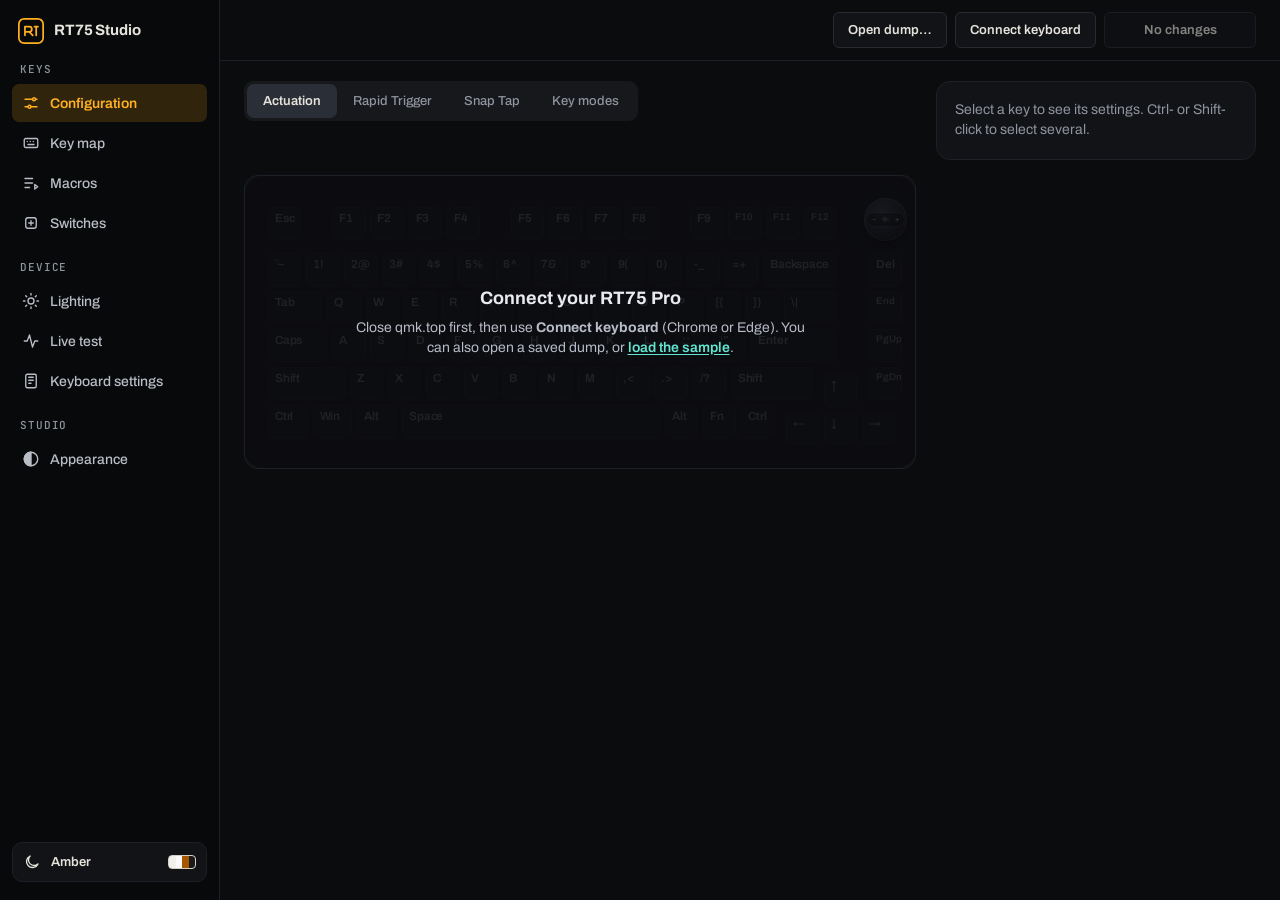
==== commit 3343a106: "Switches: Keys › Switches view (design SW1) showing qmk.top's switch number and colour on every key;" ====
--- a/index.html
+++ b/index.html
@@ -31,6 +31,8 @@
         <svg viewBox="0 0 24 24" aria-hidden="true"><rect x="3" y="6" width="18" height="12" rx="2"/><path d="M7 10h.01M11 10h.01M15 10h.01M8 14h8"/></svg>Key map</button>
       <button class="nav-item" type="button" data-nav="macros" data-view="macros">
         <svg viewBox="0 0 24 24" aria-hidden="true"><path d="M4 6h10M4 12h10M4 18h6M17 14l4 3-4 3z"/></svg>Macros<span class="nav-count" id="navMacroCount"></span></button>
+      <button class="nav-item" type="button" data-nav="switches" data-view="switches">
+        <svg viewBox="0 0 24 24" aria-hidden="true"><rect x="5" y="5" width="14" height="14" rx="3"/><path d="M12 9v6M9 12h6"/></svg>Switches</button>
     </div>
 
     <div class="nav-group">
--- a/src/styles.css
+++ b/src/styles.css
@@ -27,6 +27,11 @@
   --overlay-text: var(--text);
   --overlay-text-2: var(--text-2);
   --overlay-link: var(--accent);
+  /* Switch types, numbered 1–7 in qmk.top's order and in qmk.top's colours (the same in every
+     theme, so they match qmk.top); --sw-ink is the number drawn on them. */
+  --sw-1: #ffea29; --sw-2: #60e849; --sw-3: #2effd9; --sw-4: #b780ff; --sw-5: #ff5733; --sw-6: #4ca4f4; --sw-7: #fa7e31;
+  --sw-ink: #111317;
+  --sw-edge: rgb(0 0 0 / 0.28);
 }
 /* Amber's own values for the worked-out tokens above (as before themes existed). */
 :root:not([data-theme]), [data-theme="amber"] {
@@ -151,6 +156,13 @@
   background: var(--device-bg); display: flex; flex-direction: column; gap: 10px;
 }
 .device-title { display: flex; align-items: center; gap: 8px; font-weight: 600; }
+.device-name { display: inline-flex; align-items: center; gap: 7px; min-width: 0; white-space: nowrap; }
+/* Yunzii's wordmark is white on transparent: used as a mask, it takes the theme's text colour. */
+.maker-logo {
+  flex: none; width: 78px; height: 9px; background: var(--text);
+  -webkit-mask: url("../assets/yunzii-logo.png") center / contain no-repeat;
+  mask: url("../assets/yunzii-logo.png") center / contain no-repeat;
+}
 .status-dot { width: 8px; height: 8px; border-radius: 50%; background: var(--muted); flex: none; }
 .status-dot.is-live { background: var(--ok); }
 .device-facts { display: grid; grid-template-columns: auto minmax(0, 1fr); gap: 6px 10px; margin: 0; font: 500 12px var(--mono); color: var(--muted); }
@@ -1165,3 +1177,28 @@
 .theme-card[aria-pressed="true"] .th-check { visibility: visible; }
 .th-tag { flex: none; padding: 1px 6px; border-radius: 5px; border: 1px solid var(--line); font: 500 10px var(--mono); color: var(--muted); }
 .th-note { margin-top: -4px; font-size: 11px; color: var(--muted); }
+
+/* Keys › Switches (design SW1): each key shows its switch as qmk.top's number in qmk.top's colour,
+   with a strip along the bottom; Outemu (the factory setting) is quieter. */
+.key.sw-key { --cap-bg: color-mix(in oklab, var(--sw, var(--surface-3)) 10%, var(--cap)); }
+.key.sw-key::before { content: ""; position: absolute; left: 0; right: 0; bottom: 0; height: 3px; background: var(--sw, var(--surface-3)); }
+.key.sw-default { --cap-bg: var(--cap); }
+.key.sw-default::before { opacity: 0.45; }
+.key.sw-default .sw-badge { opacity: 0.7; }
+.sw-badge { display: inline-grid; place-items: center; flex: none; min-width: 15px; height: 15px; padding: 0 3px; box-sizing: border-box; border-radius: 4px;
+  background: var(--sw, var(--surface-3)); color: var(--sw-ink); box-shadow: inset 0 0 0 1px var(--sw-edge); font: 700 10px/1 var(--mono); }
+.key .sw-badge { min-width: 14px; height: 14px; font-size: 9px; }
+.sw-legend { display: inline-flex; align-items: center; gap: 6px; white-space: nowrap; }
+.sw-list { display: flex; flex-direction: column; gap: 2px; }
+.sw-row { display: flex; align-items: center; gap: 10px; width: 100%; min-height: 38px; padding: 0 10px; border: 0; border-radius: 8px;
+  background: transparent; color: var(--text); font: inherit; text-align: left; cursor: pointer; }
+.sw-row:hover:not(:disabled) { background: var(--surface-2); }
+.sw-row[aria-pressed="true"] { background: var(--surface-2); }
+.sw-row:focus-visible { outline: 2px solid var(--accent); outline-offset: -2px; }
+.sw-row:disabled { cursor: default; opacity: 0.6; }
+.sw-radio { flex: none; width: 16px; height: 16px; box-sizing: border-box; border-radius: 50%; border: 2px solid var(--line); background: var(--surface); }
+.sw-row[aria-pressed="true"] .sw-radio { border: 5px solid var(--accent); }
+.sw-name { flex: 1; min-width: 0; font-weight: 600; font-size: 13px; }
+.sw-count { flex: none; font: 500 11px var(--mono); color: var(--muted); }
+.sw-note { margin: 10px 0 0; font-size: 12px; color: var(--muted); }
+.sw-note-quiet { margin-top: 6px; }
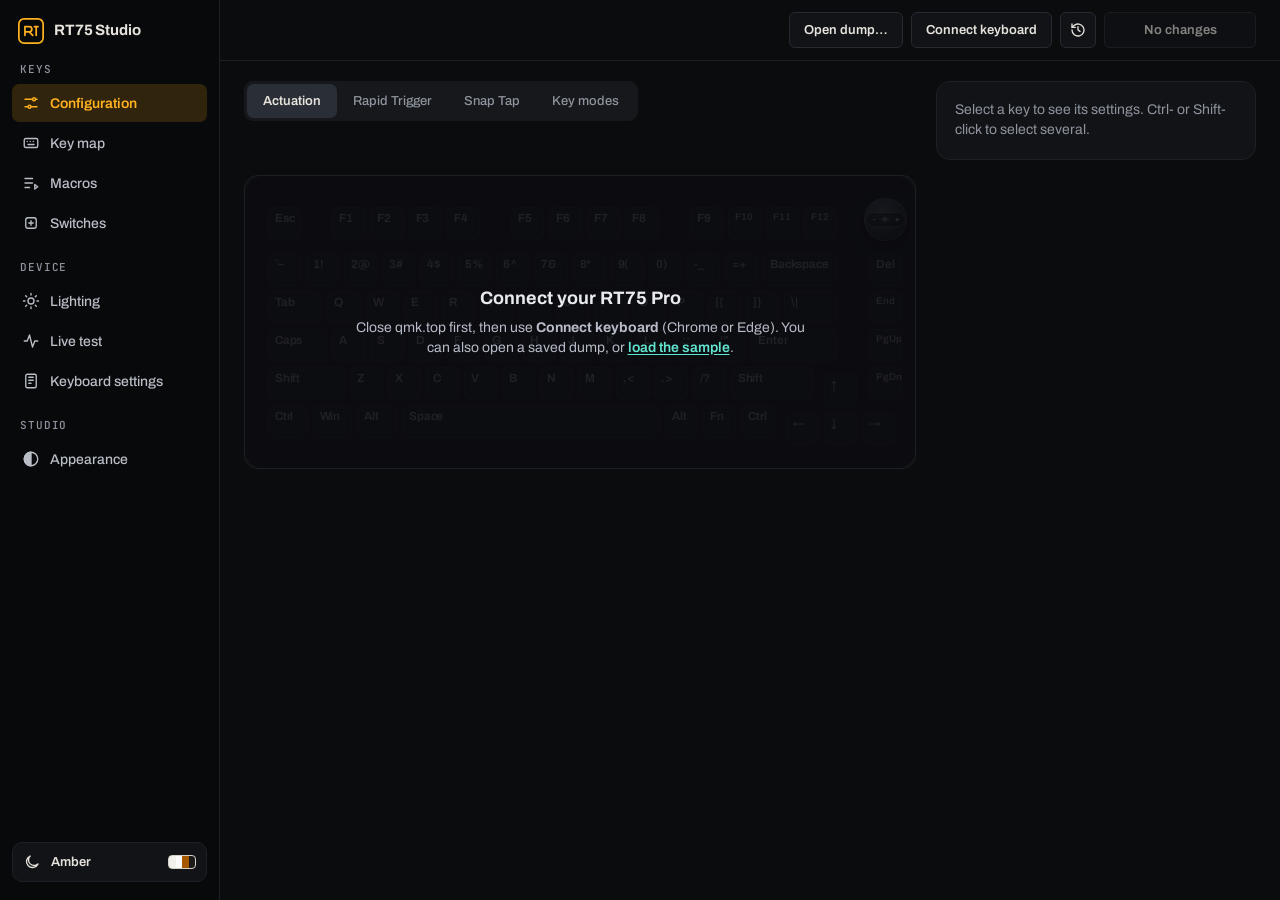
==== commit 5a856769: "History (design HS1 drawer) of every write with Undo per entry, kept per keyboard; Instant save (HS3" ====
--- a/index.html
+++ b/index.html
@@ -74,10 +74,15 @@
   <div class="main">
     <header class="topbar">
       <div class="profiles" id="profiles" role="group" aria-label="Profile" hidden></div>
-      <span class="badge-readonly" id="badgeMode" title="Changes are only written after you review them">Read-only</span>
+      <span class="badge-readonly" id="badgeMode" title="Nothing here can be written to a keyboard: connect one to edit">Read-only</span>
+      <!-- Instant save (design HS3): writes changes about a second after the last edit. -->
+      <button class="instant-toggle" id="btnInstant" type="button" role="switch" aria-checked="false" title="Write changes as you make them; macros and ⚠ functions still wait for Review" hidden><span class="instant-track" aria-hidden="true"></span>Instant save</button>
       <div class="actions">
+        <span class="save-status" id="saveStatus" role="status" hidden></span>
         <button class="btn" id="btnOpen" type="button">Open dump…</button>
         <button class="btn" id="btnConnect" type="button">Connect keyboard</button>
+        <button class="btn btn-history" id="btnHistory" type="button" aria-expanded="false" aria-controls="historyDrawer" aria-label="History" title="History">
+          <svg viewBox="0 0 24 24" aria-hidden="true"><path d="M3 12a9 9 0 1 0 3-6.7L3 8"/><path d="M3 3v5h5M12 7v5l3 2"/></svg></button>
         <button class="btn btn-review" id="btnReview" type="button" disabled><span id="reviewLabel">No changes</span><span class="review-count" id="reviewCount" hidden></span></button>
         <input type="file" id="fileInput" accept="application/json,.json" hidden>
       </div>
@@ -142,6 +147,9 @@
   </div>
 </div>
 
+<!-- History of writes (design HS1): a drawer under the header, over the side panel. -->
+<aside class="history-drawer" id="historyDrawer" aria-label="History" hidden></aside>
+
 <dialog class="review" id="reviewDialog" aria-labelledby="reviewTitle">
   <h2 id="reviewTitle">Review changes</h2>
   <div id="reviewBody"></div>
--- a/src/styles.css
+++ b/src/styles.css
@@ -1202,3 +1202,71 @@
 .sw-count { flex: none; font: 500 11px var(--mono); color: var(--muted); }
 .sw-note { margin: 10px 0 0; font-size: 12px; color: var(--muted); }
 .sw-note-quiet { margin-top: 6px; }
+
+/* Instant save (design HS3): an on/off switch in the header. */
+.instant-toggle { display: inline-flex; align-items: center; gap: 8px; min-height: 32px; padding: 0 4px; border: 0; border-radius: 6px;
+  background: transparent; color: var(--text); font: 600 13px var(--sans); cursor: pointer; white-space: nowrap; }
+.instant-toggle:focus-visible { outline: 2px solid var(--accent); outline-offset: 2px; }
+.instant-track { position: relative; flex: none; width: 36px; height: 20px; box-sizing: border-box; border-radius: 10px; background: var(--surface-3); transition: background-color 120ms ease; }
+.instant-track::after { content: ""; position: absolute; top: 3px; left: 3px; width: 14px; height: 14px; border-radius: 50%; background: var(--muted); transition: transform 120ms ease, background-color 120ms ease; }
+.instant-toggle[aria-checked="true"] .instant-track { background: var(--accent); }
+.instant-toggle[aria-checked="true"] .instant-track::after { transform: translateX(16px); background: var(--accent-ink); }
+
+/* Its status in the header (first in .actions, so its changing width never moves the buttons). */
+.save-status { display: inline-flex; align-items: center; gap: 8px; width: 240px; min-height: 36px; padding: 0 12px; box-sizing: border-box;
+  border-radius: 6px; background: var(--surface-2); color: var(--text-2); font-size: 12px; white-space: nowrap; }
+.save-status[hidden] { display: none; }
+.save-text { overflow: hidden; text-overflow: ellipsis; min-width: 0; }
+.save-dot { flex: none; width: 8px; height: 8px; border-radius: 50%; background: var(--muted); }
+.save-status.is-saved .save-dot { background: var(--ok); }
+.save-status.is-saving .save-dot { background: var(--accent); animation: live-pulse 1s ease-in-out infinite; }
+.save-status.is-error .save-dot { background: var(--danger); }
+.save-status.is-error .save-text { color: var(--danger); }
+.save-status .link { flex: none; font-size: 12px; }
+
+.btn-history { width: 36px; padding: 0; }
+.btn-history svg { width: 16px; height: 16px; fill: none; stroke: currentColor; stroke-width: 2; stroke-linecap: round; stroke-linejoin: round; }
+.btn-history.is-open { border-color: var(--accent); color: var(--accent-text); background: var(--accent-tint); }
+
+/* History (design HS1): a drawer under the header, over the side panel. */
+.history-drawer { position: fixed; right: 0; bottom: 0; z-index: 20; width: min(400px, 100vw); box-sizing: border-box;
+  display: flex; flex-direction: column; background: var(--surface); border-left: 1px solid var(--line);
+  box-shadow: -18px 0 40px color-mix(in oklab, var(--bg) 60%, transparent); }
+.history-drawer[hidden] { display: none; }
+.hist-head { display: flex; align-items: center; gap: 10px; padding: 16px 18px 10px; }
+.hist-head h2 { margin: 0; font-size: 18px; }
+.hist-head .muted { font-size: 12px; }
+.hist-close { margin-left: auto; width: 30px; padding: 0; }
+.hist-filters { display: flex; flex-wrap: wrap; gap: 6px; padding: 0 18px 10px; }
+.hist-filters button { min-height: 28px; padding: 0 10px; border: 1px solid var(--line); border-radius: 14px; background: transparent;
+  color: var(--text-2); font: 600 12px var(--sans); cursor: pointer; }
+.hist-filters button[aria-pressed="true"] { border-color: var(--accent); background: var(--accent-tint); color: var(--accent-text); }
+.hist-filters button:focus-visible { outline: 2px solid var(--accent); outline-offset: 1px; }
+.hist-list { flex: 1; min-height: 0; overflow-y: auto; overscroll-behavior: contain; padding: 0 18px 18px; display: flex; flex-direction: column; gap: 8px;
+  scrollbar-width: thin; scrollbar-color: var(--surface-3) transparent; }
+.hist-day { padding-top: 6px; font: 500 11px var(--mono); letter-spacing: 0.08em; text-transform: uppercase; color: var(--muted); }
+.hist-entry { padding: 10px 12px; border-radius: 10px; background: var(--surface-2); border: 1px solid var(--line-soft); }
+.hist-entry.is-undone { opacity: 0.65; }
+.hist-top { display: flex; align-items: flex-start; gap: 10px; }
+.hist-main { flex: 1; min-width: 0; display: flex; flex-direction: column; align-items: flex-start; gap: 2px; padding: 0; border: 0;
+  background: transparent; color: var(--text); font: inherit; text-align: left; cursor: pointer; }
+.hist-main:focus-visible { outline: 2px solid var(--accent); outline-offset: 3px; border-radius: 4px; }
+.hist-title { display: flex; align-items: center; gap: 8px; font-weight: 600; font-size: 13px; }
+.hist-dot { flex: none; width: 8px; height: 8px; border-radius: 2px; background: var(--hue); }
+.hist-sum { max-width: 100%; font-size: 12px; color: var(--text-2); overflow: hidden; text-overflow: ellipsis; white-space: nowrap; }
+.hist-meta { display: flex; flex-wrap: wrap; align-items: center; gap: 4px 8px; font-size: 11px; color: var(--muted); }
+.hist-time { font-family: var(--mono); }
+.hist-tag { padding: 0 6px; border: 1px solid var(--line); border-radius: 5px; font: 500 10px/16px var(--mono); }
+.hist-tag.tag-instant { border-color: color-mix(in oklab, var(--ok) 45%, var(--line)); }
+.hist-tag.tag-review { border-color: color-mix(in oklab, var(--accent) 45%, var(--line)); }
+.hist-status.is-ok { color: var(--text-2); }
+.hist-status.is-warn { color: var(--danger); font-weight: 600; }
+.hist-status.is-muted { color: var(--muted); }
+.hist-top .btn-small { flex: none; }
+.hist-top .btn-small[aria-disabled="true"] { opacity: 0.55; cursor: default; }
+.hist-rows { margin-top: 8px; display: grid; grid-template-columns: auto minmax(0, 1fr) auto; gap: 3px 10px; font-size: 12px; }
+.hist-rows .muted { overflow: hidden; text-overflow: ellipsis; white-space: nowrap; }
+.hist-change { font-family: var(--mono); text-align: right; }
+.hist-empty { margin: 8px 0; font-size: 13px; }
+.hist-foot { margin: 8px 0 0; font-size: 12px; color: var(--muted); }
+.hist-clear { align-self: flex-start; font-size: 12px; }
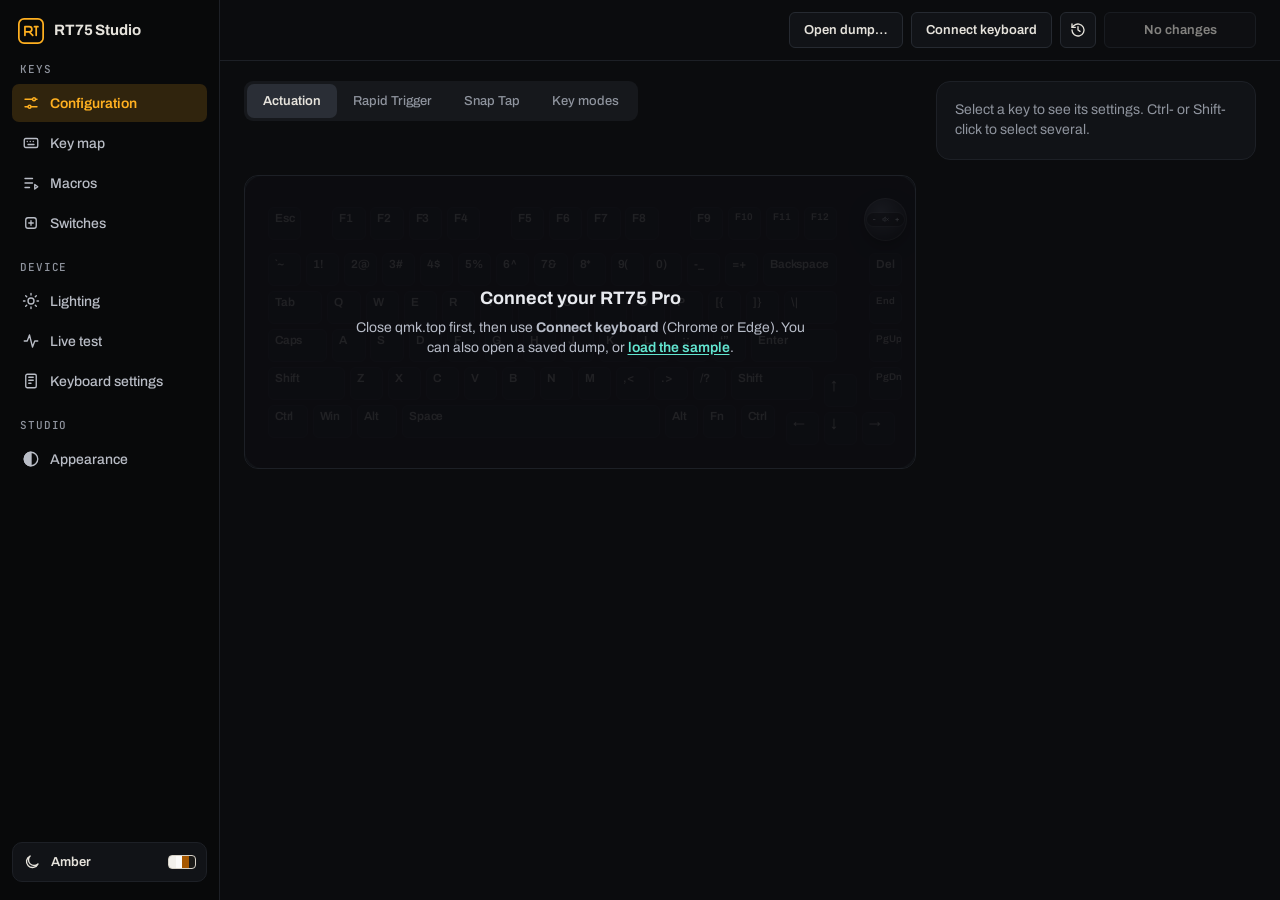
==== commit 2699b5c2: "Copy a profile (design CP1): profile menu > Copy Profile N to..., per target switch, compare, back u" ====
--- a/index.html
+++ b/index.html
@@ -81,9 +81,9 @@
         <span class="save-status" id="saveStatus" role="status" hidden></span>
         <button class="btn" id="btnOpen" type="button">Open dump…</button>
         <button class="btn" id="btnConnect" type="button">Connect keyboard</button>
-        <button class="btn btn-history" id="btnHistory" type="button" aria-expanded="false" aria-controls="historyDrawer" aria-label="History" title="History">
+        <button class="btn btn-history" id="btnHistory" type="button" aria-expanded="false" aria-controls="historyDrawer" aria-label="History" title="History (Ctrl+Z undoes the latest change, Ctrl+Y redoes)">
           <svg viewBox="0 0 24 24" aria-hidden="true"><path d="M3 12a9 9 0 1 0 3-6.7L3 8"/><path d="M3 3v5h5M12 7v5l3 2"/></svg></button>
-        <button class="btn btn-review" id="btnReview" type="button" disabled><span id="reviewLabel">No changes</span><span class="review-count" id="reviewCount" hidden></span></button>
+        <button class="btn btn-review" id="btnReview" type="button" title="Review changes (Ctrl+Enter)" disabled><span id="reviewLabel">No changes</span><span class="review-count" id="reviewCount" hidden></span></button>
         <input type="file" id="fileInput" accept="application/json,.json" hidden>
       </div>
     </header>
@@ -113,6 +113,13 @@
                 <option value="modifiers">Modifiers (Shift, Ctrl, Alt, Win)</option>
                 <option value="arrows">Arrow keys</option>
               </select>
+              <span class="similar-wrap"><select class="btn-small" id="selectSimilar" data-placeholder="Similar" aria-label="Select keys like the selected one">
+                <option value="" selected>Select similar…</option>
+                <option value="act">Same actuation</option>
+                <option value="rt">Same Rapid Trigger</option>
+                <option value="mode">Same key mode</option>
+                <option value="all">Everything the same</option>
+              </select></span>
               <button class="btn btn-small" id="btnClearSel" type="button">Clear</button>
             </div>
           </div>
@@ -164,6 +171,28 @@
   </div>
 </dialog>
 
+<dialog class="review restore" id="restoreDialog" aria-labelledby="restoreTitle">
+  <h2 id="restoreTitle">Restore a backup</h2>
+  <div id="restoreBody"></div>
+  <div class="review-actions">
+    <span class="review-actions-right">
+      <button class="btn" id="btnRestoreCancel" type="button">Cancel</button>
+      <button class="btn btn-primary" id="btnRestoreGo" type="button">Load as unsaved changes</button>
+    </span>
+  </div>
+</dialog>
+
+<dialog class="review restore" id="copyDialog" aria-labelledby="copyTitle">
+  <h2 id="copyTitle">Copy profile</h2>
+  <div id="copyBody"></div>
+  <div class="review-actions">
+    <span class="review-actions-right">
+      <button class="btn" id="btnCopyCancel" type="button">Cancel</button>
+      <button class="btn btn-primary" id="btnCopyGo" type="button">Copy</button>
+    </span>
+  </div>
+</dialog>
+
 <dialog class="review macro-dialog" id="macroDialog" aria-labelledby="macroTitle">
   <h2 id="macroTitle">Macro</h2>
   <div id="macroBody"></div>
--- a/src/styles.css
+++ b/src/styles.css
@@ -1213,7 +1213,7 @@
 .instant-toggle[aria-checked="true"] .instant-track::after { transform: translateX(16px); background: var(--accent-ink); }
 
 /* Its status in the header (first in .actions, so its changing width never moves the buttons). */
-.save-status { display: inline-flex; align-items: center; gap: 8px; width: 240px; min-height: 36px; padding: 0 12px; box-sizing: border-box;
+.save-status { display: inline-flex; align-items: center; gap: 8px; width: 220px; min-height: 36px; padding: 0 12px; box-sizing: border-box;
   border-radius: 6px; background: var(--surface-2); color: var(--text-2); font-size: 12px; white-space: nowrap; }
 .save-status[hidden] { display: none; }
 .save-text { overflow: hidden; text-overflow: ellipsis; min-width: 0; }
@@ -1270,3 +1270,60 @@
 .hist-empty { margin: 8px 0; font-size: 13px; }
 .hist-foot { margin: 8px 0 0; font-size: 12px; color: var(--muted); }
 .hist-clear { align-self: flex-start; font-size: 12px; }
+.hist-refs { display: flex; flex-wrap: wrap; gap: 4px 12px; margin-top: 6px; font-size: 12px; }
+.hist-refs .link { font-size: 12px; font-weight: 500; }
+/* The entry a "Undid the 09:07 change" link jumped to. */
+.hist-entry.is-flash { animation: hist-flash 1.6s ease-out; }
+@keyframes hist-flash { 0%, 40% { border-color: var(--accent); box-shadow: 0 0 0 2px var(--accent-soft); } 100% { border-color: var(--line-soft); box-shadow: none; } }
+
+/* Copy and paste between keys (design KC1): a row under the side panel's title, and what was copied. */
+.kc-row { display: flex; align-items: center; gap: 6px; margin: -2px 0 8px; }
+.kc-row .btn-small.is-ready { border-color: var(--accent); color: var(--accent-text); }
+.kc-from { font-size: 12px; color: var(--muted); }
+.kc-clip { display: flex; flex-direction: column; gap: 6px; margin: 0 0 10px; padding: 8px 10px; border-radius: 8px; background: var(--surface-2); border: 1px solid var(--line-soft); }
+.kc-sum { font: 500 12px var(--mono); color: var(--text-2); }
+.kc-parts { display: flex; flex-wrap: wrap; gap: 4px 12px; }
+.kc-parts .check { margin: 0; font-size: 12px; }
+.similar-wrap[hidden] { display: none; }
+
+/* Set by pressing (design LD2): under the travel sliders. */
+.ps-box { display: flex; flex-direction: column; gap: 8px; margin: 10px 0 4px; padding: 10px; border-radius: 8px; background: var(--surface-2); border: 1px solid var(--line-soft); }
+.ps-box.is-on { border-color: color-mix(in oklab, var(--rt) 40%, var(--line)); }
+.ps-head { display: flex; align-items: center; justify-content: space-between; gap: 8px; }
+.ps-title { font-weight: 600; font-size: 13px; }
+.ps-note { font-size: 12px; color: var(--text-2); }
+.ps-bar { position: relative; height: 12px; border-radius: 6px; background: var(--surface-3); overflow: hidden; }
+.ps-fill { position: absolute; left: 0; top: 0; bottom: 0; width: 0; background: var(--rt); }
+.ps-held { position: absolute; top: 0; bottom: 0; width: 2px; margin-left: -1px; background: var(--accent); }
+.ps-held[hidden] { display: none; }
+.ps-read { display: flex; justify-content: space-between; font: 500 12px var(--mono); color: var(--text-2); }
+.ps-held-text { color: var(--accent-text); }
+.ps-box .btn-primary { align-self: stretch; }
+
+/* Restore a backup (design RB1): Keyboard settings › Backups and the restore dialog. */
+.bk-actions { display: flex; gap: 6px; }
+.bk-list { display: flex; flex-direction: column; gap: 6px; }
+.bk-row { display: flex; align-items: center; gap: 12px; padding: 6px 6px 6px 10px; border-radius: 8px; background: var(--surface-2); border: 1px solid var(--line-soft); min-width: 0; }
+.bk-when { flex: none; width: 120px; font: 500 12px var(--mono); color: var(--muted); }
+.bk-label { flex: 1; min-width: 0; font-size: 13px; overflow: hidden; text-overflow: ellipsis; white-space: nowrap; }
+.bk-profile { flex: none; font-size: 12px; color: var(--muted); }
+.rs-areas { display: flex; flex-direction: column; gap: 6px; margin: 12px 0; }
+.rs-area { display: flex; align-items: center; gap: 10px; padding: 8px 10px; border-radius: 8px; border: 1px solid var(--line); cursor: pointer; }
+.rs-area.is-same { opacity: 0.55; cursor: default; }
+.rs-area input { accent-color: var(--accent); width: 15px; height: 15px; }
+.rs-text { flex: 1; display: flex; flex-direction: column; min-width: 0; }
+.rs-text .muted { font-size: 12px; }
+.rs-count { flex: none; font: 500 12px var(--mono); color: var(--text-2); }
+.rs-foot { font-size: 12px; }
+
+/* Copy a profile (design CP1): the ⋯ menu in the profiles group, and the dialog. */
+.profiles { position: relative; }
+.profiles .profile-more { min-width: 30px; padding: 0 8px; font-size: 15px; letter-spacing: 1px; }
+.profile-menu { position: absolute; left: 0; top: calc(100% + 6px); z-index: 30; min-width: 250px; padding: 4px; border-radius: 8px;
+  background: var(--surface-2); border: 1px solid var(--line); box-shadow: 0 10px 30px color-mix(in oklab, var(--bg) 60%, transparent); }
+.profile-menu button { display: flex; align-items: center; justify-content: space-between; gap: 12px; width: 100%; min-height: 34px; padding: 0 10px;
+  border: 0; border-radius: 6px; background: transparent; color: var(--text); font: 500 13px var(--sans); text-align: left; cursor: pointer; }
+.profile-menu button:hover, .profile-menu button:focus-visible { background: var(--surface-3); outline: none; }
+.profile-menu .muted { font: 500 11px var(--mono); }
+.cp-what { display: flex; flex-direction: column; gap: 6px; margin: 4px 0 8px; }
+.cp-what .check { margin: 0; font-size: 13px; }
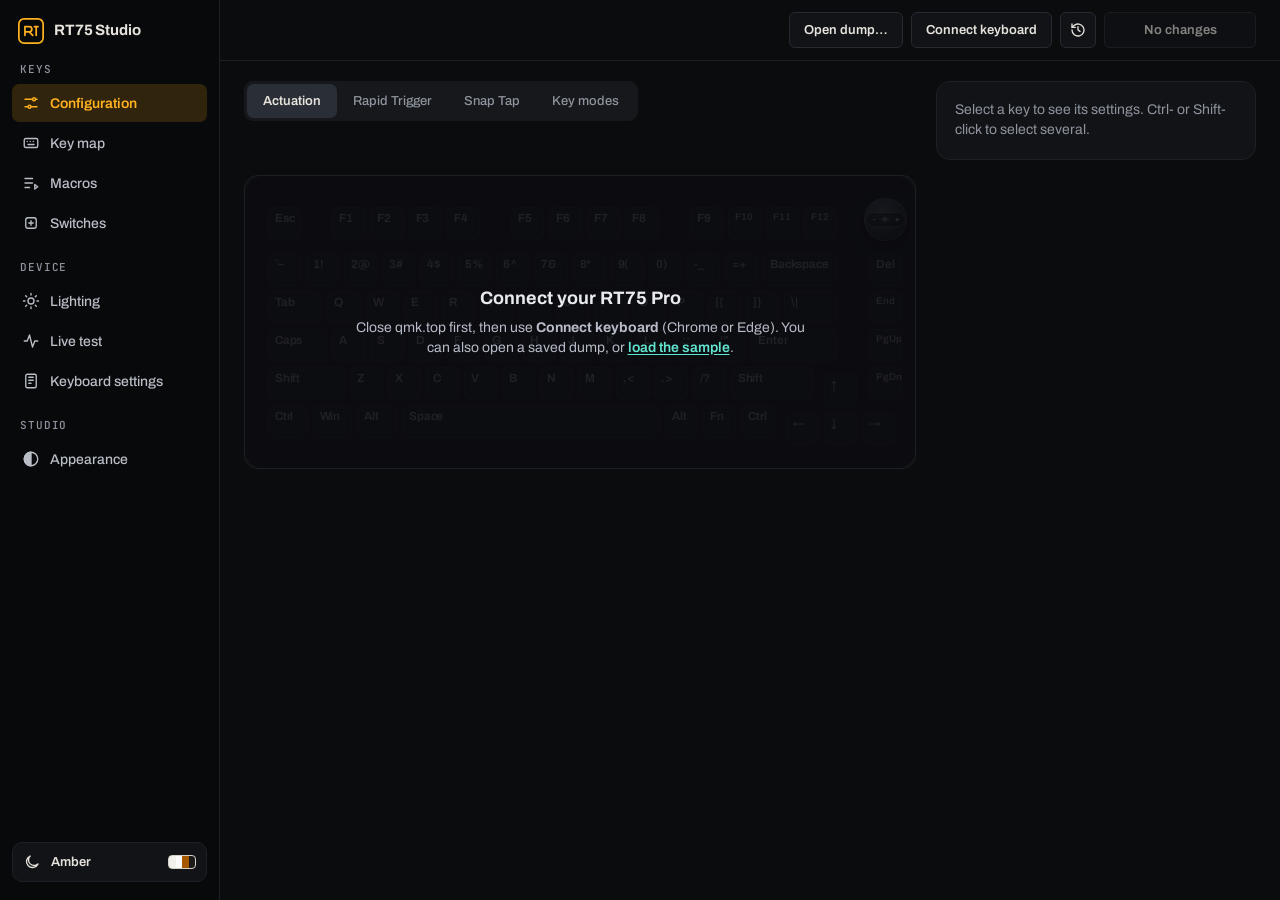
==== commit e6c3f222: "Favicon: the sidebar's RT mark as a solid amber tile (assets/favicon.svg), linked from the app and t" ====
--- a/index.html
+++ b/index.html
@@ -4,6 +4,7 @@
 <meta charset="utf-8">
 <meta name="viewport" content="width=device-width, initial-scale=1">
 <title>RT75 Studio</title>
+<link rel="icon" href="assets/favicon.svg" type="image/svg+xml">
 <link rel="preconnect" href="https://fonts.googleapis.com">
 <link rel="preconnect" href="https://fonts.gstatic.com" crossorigin>
 <link rel="stylesheet" href="https://fonts.googleapis.com/css2?family=Archivo:wght@400;500;600;700&amp;family=JetBrains+Mono:wght@400;500;700&amp;display=swap">
